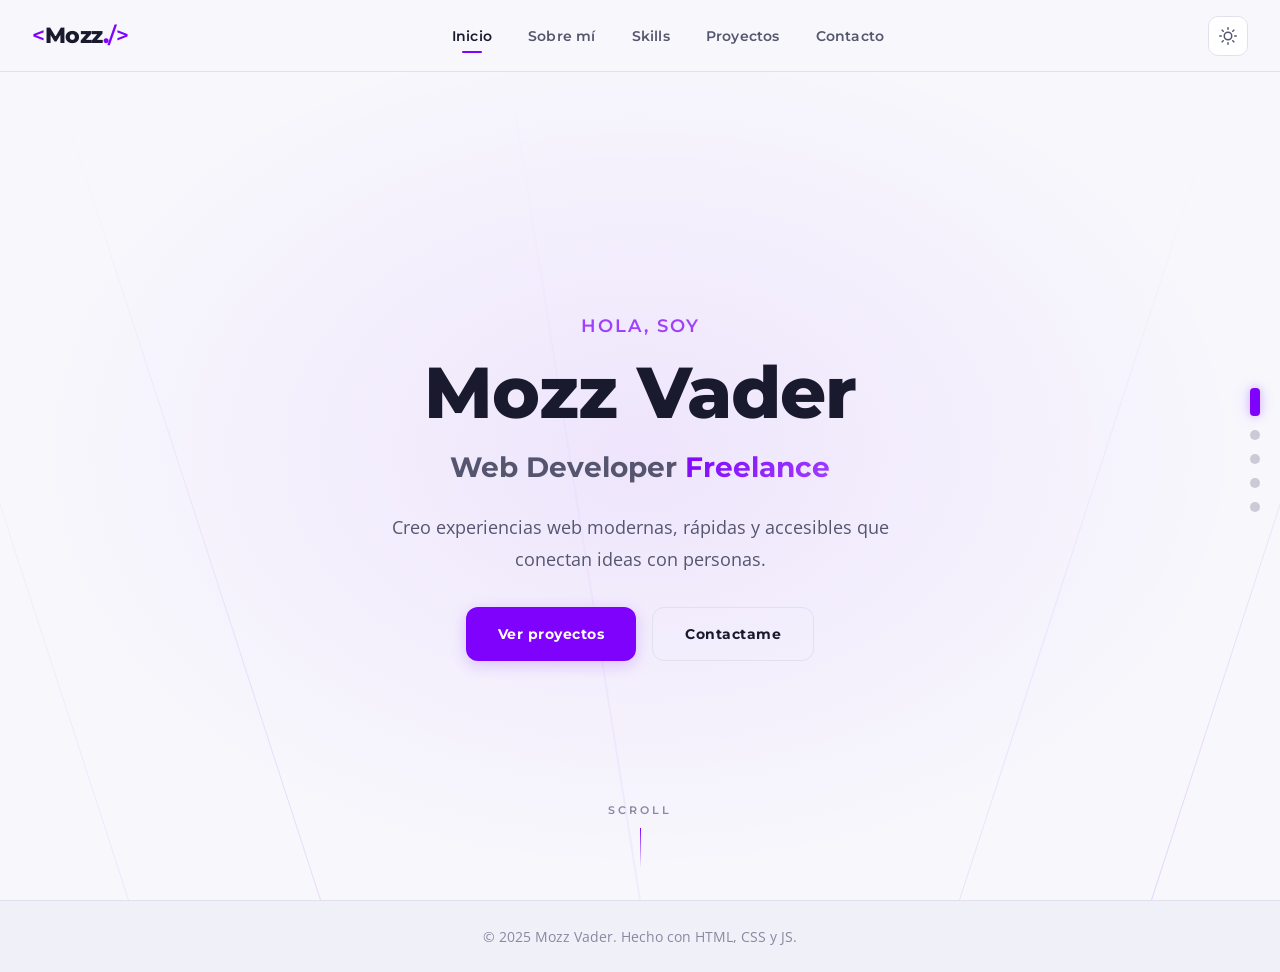
==== index.html @ 8bfbcdc6 "feat: custom scroll engine con transiciones suaves entre secciones - Eliminado scroll-snap nativo (C" ====
<!DOCTYPE html>
<html lang="es" data-theme="dark">
<head>
  <meta charset="UTF-8">
  <meta name="viewport" content="width=device-width, initial-scale=1.0">
  <meta name="description" content="Mozz Vader — Web Developer Freelance. Creo experiencias web modernas, rápidas y accesibles.">
  <meta name="theme-color" content="#0a0a0f">

  <!-- Open Graph -->
  <meta property="og:title" content="Mozz Vader | Web Developer Freelance">
  <meta property="og:description" content="Creo experiencias web modernas, rápidas y accesibles.">
  <meta property="og:type" content="website">

  <title>Mozz Vader | Web Developer</title>

  <!-- Google Fonts -->
  <link rel="preconnect" href="https://fonts.googleapis.com">
  <link rel="preconnect" href="https://fonts.gstatic.com" crossorigin>
  <link href="https://fonts.googleapis.com/css2?family=Montserrat:wght@600;700;800&family=Open+Sans:wght@400;500;600&display=swap" rel="stylesheet">

  <link rel="stylesheet" href="css/styles.css">
</head>
<body>

  <!-- ===== NAVBAR ===== -->
  <nav class="navbar" id="navbar">
    <a href="#hero" class="nav-logo">
      <span class="logo-bracket">&lt;</span>Mozz<span class="logo-dot">.</span><span class="logo-bracket">/&gt;</span>
    </a>

    <ul class="nav-links" id="navLinks">
      <li><a href="#hero" class="nav-link active" data-section="hero">Inicio</a></li>
      <li><a href="#about" class="nav-link" data-section="about">Sobre mí</a></li>
      <li><a href="#skills" class="nav-link" data-section="skills">Skills</a></li>
      <li><a href="#projects" class="nav-link" data-section="projects">Proyectos</a></li>
      <li><a href="#contact" class="nav-link" data-section="contact">Contacto</a></li>
    </ul>

    <div class="nav-actions">
      <button class="theme-toggle" id="themeToggle" aria-label="Cambiar tema">
        <svg class="icon-sun" viewBox="0 0 24 24" fill="none" stroke="currentColor" stroke-width="2" stroke-linecap="round" stroke-linejoin="round">
          <circle cx="12" cy="12" r="5"/>
          <line x1="12" y1="1" x2="12" y2="3"/>
          <line x1="12" y1="21" x2="12" y2="23"/>
          <line x1="4.22" y1="4.22" x2="5.64" y2="5.64"/>
          <line x1="18.36" y1="18.36" x2="19.78" y2="19.78"/>
          <line x1="1" y1="12" x2="3" y2="12"/>
          <line x1="21" y1="12" x2="23" y2="12"/>
          <line x1="4.22" y1="19.78" x2="5.64" y2="18.36"/>
          <line x1="18.36" y1="5.64" x2="19.78" y2="4.22"/>
        </svg>
        <svg class="icon-moon" viewBox="0 0 24 24" fill="none" stroke="currentColor" stroke-width="2" stroke-linecap="round" stroke-linejoin="round">
          <path d="M21 12.79A9 9 0 1 1 11.21 3 7 7 0 0 0 21 12.79z"/>
        </svg>
      </button>

      <button class="menu-toggle" id="menuToggle" aria-label="Abrir menú">
        <span></span>
        <span></span>
        <span></span>
      </button>
    </div>
  </nav>

  <!-- ===== MOBILE MENU OVERLAY ===== -->
  <div class="mobile-menu" id="mobileMenu">
    <ul class="mobile-nav-links">
      <li><a href="#hero" class="mobile-nav-link active" data-section="hero">Inicio</a></li>
      <li><a href="#about" class="mobile-nav-link" data-section="about">Sobre mí</a></li>
      <li><a href="#skills" class="mobile-nav-link" data-section="skills">Skills</a></li>
      <li><a href="#projects" class="mobile-nav-link" data-section="projects">Proyectos</a></li>
      <li><a href="#contact" class="mobile-nav-link" data-section="contact">Contacto</a></li>
    </ul>
  </div>

  <!-- ===== MAIN CONTENT (snap scroll container) ===== -->
  <main class="snap-container" id="snapContainer">

    <!-- ——— HERO ——— -->
    <section id="hero" class="section hero-section active">
      <!-- Decorative diagonal lines background -->
      <div class="hero-diagonals" aria-hidden="true">
        <span></span><span></span><span></span><span></span><span></span>
      </div>

      <div class="hero-content reveal">
        <p class="hero-greeting">Hola, soy</p>
        <h1 class="hero-name">Mozz Vader</h1>
        <h2 class="hero-role">
          Web Developer <span class="text-gradient">Freelance</span>
        </h2>
        <p class="hero-description">
          Creo experiencias web modernas, rápidas y accesibles que conectan ideas con personas.
        </p>
        <div class="hero-cta">
          <a href="#projects" class="btn btn-primary">Ver proyectos</a>
          <a href="#contact" class="btn btn-outline">Contactame</a>
        </div>
      </div>

      <div class="scroll-indicator" aria-hidden="true">
        <span class="scroll-text">Scroll</span>
        <div class="scroll-line"></div>
      </div>
    </section>

    <!-- ——— ABOUT ——— -->
    <section id="about" class="section about-section">
      <!-- Decorative diagonal accent -->
      <div class="section-diagonal-accent" aria-hidden="true"></div>

      <div class="section-inner">
        <header class="section-header reveal">
          <span class="section-number">01</span>
          <h2 class="section-title">Sobre mí</h2>
          <div class="section-divider">
            <span class="divider-line"></span>
            <span class="divider-diamond"></span>
          </div>
        </header>

        <div class="about-grid reveal">
          <div class="about-text">
            <p>
              Soy un desarrollador web freelance con pasión por construir interfaces que sean tanto visualmente atractivas como técnicamente sólidas. Me motiva transformar ideas en productos digitales que las personas disfruten usar.
            </p>
            <p>
              Mi enfoque se centra en las bases: HTML semántico, CSS moderno y JavaScript vanilla. Creo que dominar los fundamentos es la clave para crear experiencias web que rindan bien, sean accesibles y mantengan un código limpio y mantenible.
            </p>
            <p>
              Aunque trabajo principalmente con tecnologías del lado del cliente, también tengo experiencia con React para proyectos que lo requieren. Siempre estoy aprendiendo y explorando nuevas herramientas para mejorar mi flujo de trabajo.
            </p>
          </div>

          <div class="about-details">
            <div class="detail-card">
              <svg viewBox="0 0 24 24" fill="none" stroke="currentColor" stroke-width="1.5" stroke-linecap="round" stroke-linejoin="round" class="detail-icon">
                <path d="M21 10c0 7-9 13-9 13s-9-6-9-13a9 9 0 0 1 18 0z"/>
                <circle cx="12" cy="10" r="3"/>
              </svg>
              <div>
                <span class="detail-label">Ubicación</span>
                <span class="detail-value">Argentina</span>
              </div>
            </div>
            <div class="detail-card">
              <svg viewBox="0 0 24 24" fill="none" stroke="currentColor" stroke-width="1.5" stroke-linecap="round" stroke-linejoin="round" class="detail-icon">
                <rect x="2" y="3" width="20" height="14" rx="2" ry="2"/>
                <line x1="8" y1="21" x2="16" y2="21"/>
                <line x1="12" y1="17" x2="12" y2="21"/>
              </svg>
              <div>
                <span class="detail-label">Modalidad</span>
                <span class="detail-value">Freelance / Remoto</span>
              </div>
            </div>
            <div class="detail-card">
              <svg viewBox="0 0 24 24" fill="none" stroke="currentColor" stroke-width="1.5" stroke-linecap="round" stroke-linejoin="round" class="detail-icon">
                <polyline points="22 12 18 12 15 21 9 3 6 12 2 12"/>
              </svg>
              <div>
                <span class="detail-label">Disponibilidad</span>
                <span class="detail-value">Abierto a proyectos</span>
              </div>
            </div>
          </div>
        </div>
      </div>
    </section>

    <!-- ——— SKILLS ——— -->
    <section id="skills" class="section skills-section">
      <div class="section-diagonal-accent" aria-hidden="true"></div>

      <div class="section-inner">
        <header class="section-header reveal">
          <span class="section-number">02</span>
          <h2 class="section-title">Skills</h2>
          <div class="section-divider">
            <span class="divider-line"></span>
            <span class="divider-diamond"></span>
          </div>
        </header>

        <div class="skills-grid">
          <div class="skill-card reveal" style="--delay: 0">
            <div class="skill-icon-wrap">
              <svg viewBox="0 0 24 24" fill="none" stroke="currentColor" stroke-width="1.5" class="skill-icon">
                <path d="M13 2L3 14h9l-1 8 10-12h-9l1-8z"/>
              </svg>
            </div>
            <h3 class="skill-name">HTML5</h3>
            <p class="skill-desc">Estructura semántica, accesibilidad y SEO como base de cada proyecto.</p>
            <div class="skill-level">
              <div class="skill-bar" style="--level: 95%"></div>
            </div>
          </div>

          <div class="skill-card reveal" style="--delay: 1">
            <div class="skill-icon-wrap">
              <svg viewBox="0 0 24 24" fill="none" stroke="currentColor" stroke-width="1.5" class="skill-icon">
                <path d="M4 4h16c1.1 0 2 .9 2 2v12c0 1.1-.9 2-2 2H4c-1.1 0-2-.9-2-2V6c0-1.1.9-2 2-2z"/>
                <polyline points="22,6 12,13 2,6"/>
              </svg>
            </div>
            <h3 class="skill-name">CSS3</h3>
            <p class="skill-desc">Layouts modernos con Grid, Flexbox, animaciones y diseño responsive.</p>
            <div class="skill-level">
              <div class="skill-bar" style="--level: 90%"></div>
            </div>
          </div>

          <div class="skill-card reveal" style="--delay: 2">
            <div class="skill-icon-wrap">
              <svg viewBox="0 0 24 24" fill="none" stroke="currentColor" stroke-width="1.5" class="skill-icon">
                <polyline points="16 18 22 12 16 6"/>
                <polyline points="8 6 2 12 8 18"/>
              </svg>
            </div>
            <h3 class="skill-name">JavaScript</h3>
            <p class="skill-desc">Vanilla JS para interactividad, manipulación del DOM y lógica de negocio.</p>
            <div class="skill-level">
              <div class="skill-bar" style="--level: 85%"></div>
            </div>
          </div>

          <div class="skill-card reveal" style="--delay: 3">
            <div class="skill-icon-wrap">
              <svg viewBox="0 0 24 24" fill="none" stroke="currentColor" stroke-width="1.5" class="skill-icon">
                <circle cx="12" cy="12" r="10"/>
                <circle cx="12" cy="12" r="4"/>
                <line x1="21.17" y1="8" x2="12" y2="8"/>
                <line x1="3.95" y1="6.06" x2="8.54" y2="14"/>
                <line x1="10.88" y1="21.94" x2="15.46" y2="14"/>
              </svg>
            </div>
            <h3 class="skill-name">React</h3>
            <p class="skill-desc">Componentes, hooks y estado para proyectos que requieren una librería UI.</p>
            <div class="skill-level">
              <div class="skill-bar" style="--level: 55%"></div>
            </div>
          </div>

          <div class="skill-card reveal" style="--delay: 4">
            <div class="skill-icon-wrap">
              <svg viewBox="0 0 24 24" fill="none" stroke="currentColor" stroke-width="1.5" class="skill-icon">
                <rect x="5" y="2" width="14" height="20" rx="2" ry="2"/>
                <line x1="12" y1="18" x2="12.01" y2="18"/>
              </svg>
            </div>
            <h3 class="skill-name">Responsive Design</h3>
            <p class="skill-desc">Mobile-first con layouts que se adaptan fluidamente a cualquier pantalla.</p>
            <div class="skill-level">
              <div class="skill-bar" style="--level: 92%"></div>
            </div>
          </div>

          <div class="skill-card reveal" style="--delay: 5">
            <div class="skill-icon-wrap">
              <svg viewBox="0 0 24 24" fill="none" stroke="currentColor" stroke-width="1.5" class="skill-icon">
                <polyline points="16 18 22 12 16 6"/>
                <polyline points="8 6 2 12 8 18"/>
                <line x1="14" y1="4" x2="10" y2="20"/>
              </svg>
            </div>
            <h3 class="skill-name">Git & GitHub</h3>
            <p class="skill-desc">Control de versiones, ramas, Pull Requests y colaboración en repos.</p>
            <div class="skill-level">
              <div class="skill-bar" style="--level: 80%"></div>
            </div>
          </div>
        </div>
      </div>
    </section>

    <!-- ——— PROJECTS ——— -->
    <section id="projects" class="section projects-section">
      <div class="section-diagonal-accent" aria-hidden="true"></div>

      <div class="section-inner">
        <header class="section-header reveal">
          <span class="section-number">03</span>
          <h2 class="section-title">Proyectos</h2>
          <div class="section-divider">
            <span class="divider-line"></span>
            <span class="divider-diamond"></span>
          </div>
        </header>

        <div class="projects-grid">
          <!-- Project 1 -->
          <article class="project-card reveal" style="--delay: 0">
            <div class="project-image">
              <div class="project-placeholder">
                <svg viewBox="0 0 24 24" fill="none" stroke="currentColor" stroke-width="1" class="placeholder-icon">
                  <rect x="3" y="3" width="18" height="18" rx="2" ry="2"/>
                  <circle cx="8.5" cy="8.5" r="1.5"/>
                  <polyline points="21 15 16 10 5 21"/>
                </svg>
              </div>
              <div class="project-overlay">
                <a href="#" class="project-link" aria-label="Ver demo" target="_blank" rel="noopener noreferrer">
                  <svg viewBox="0 0 24 24" fill="none" stroke="currentColor" stroke-width="2"><path d="M18 13v6a2 2 0 0 1-2 2H5a2 2 0 0 1-2-2V8a2 2 0 0 1 2-2h6"/><polyline points="15 3 21 3 21 9"/><line x1="10" y1="14" x2="21" y2="3"/></svg>
                </a>
                <a href="#" class="project-link" aria-label="Ver código" target="_blank" rel="noopener noreferrer">
                  <svg viewBox="0 0 24 24" fill="none" stroke="currentColor" stroke-width="2"><polyline points="16 18 22 12 16 6"/><polyline points="8 6 2 12 8 18"/></svg>
                </a>
              </div>
            </div>
            <div class="project-info">
              <h3 class="project-title">Proyecto Uno</h3>
              <p class="project-desc">Descripcion breve del proyecto. Placeholder para completar con detalles reales.</p>
              <div class="project-tags">
                <span class="tag">HTML</span>
                <span class="tag">CSS</span>
                <span class="tag">JS</span>
              </div>
            </div>
          </article>

          <!-- Project 2 -->
          <article class="project-card reveal" style="--delay: 1">
            <div class="project-image">
              <div class="project-placeholder">
                <svg viewBox="0 0 24 24" fill="none" stroke="currentColor" stroke-width="1" class="placeholder-icon">
                  <rect x="3" y="3" width="18" height="18" rx="2" ry="2"/>
                  <circle cx="8.5" cy="8.5" r="1.5"/>
                  <polyline points="21 15 16 10 5 21"/>
                </svg>
              </div>
              <div class="project-overlay">
                <a href="#" class="project-link" aria-label="Ver demo" target="_blank" rel="noopener noreferrer">
                  <svg viewBox="0 0 24 24" fill="none" stroke="currentColor" stroke-width="2"><path d="M18 13v6a2 2 0 0 1-2 2H5a2 2 0 0 1-2-2V8a2 2 0 0 1 2-2h6"/><polyline points="15 3 21 3 21 9"/><line x1="10" y1="14" x2="21" y2="3"/></svg>
                </a>
                <a href="#" class="project-link" aria-label="Ver código" target="_blank" rel="noopener noreferrer">
                  <svg viewBox="0 0 24 24" fill="none" stroke="currentColor" stroke-width="2"><polyline points="16 18 22 12 16 6"/><polyline points="8 6 2 12 8 18"/></svg>
                </a>
              </div>
            </div>
            <div class="project-info">
              <h3 class="project-title">Proyecto Dos</h3>
              <p class="project-desc">Descripcion breve del proyecto. Placeholder para completar con detalles reales.</p>
              <div class="project-tags">
                <span class="tag">HTML</span>
                <span class="tag">CSS</span>
              </div>
            </div>
          </article>

          <!-- Project 3 -->
          <article class="project-card reveal" style="--delay: 2">
            <div class="project-image">
              <div class="project-placeholder">
                <svg viewBox="0 0 24 24" fill="none" stroke="currentColor" stroke-width="1" class="placeholder-icon">
                  <rect x="3" y="3" width="18" height="18" rx="2" ry="2"/>
                  <circle cx="8.5" cy="8.5" r="1.5"/>
                  <polyline points="21 15 16 10 5 21"/>
                </svg>
              </div>
              <div class="project-overlay">
                <a href="#" class="project-link" aria-label="Ver demo" target="_blank" rel="noopener noreferrer">
                  <svg viewBox="0 0 24 24" fill="none" stroke="currentColor" stroke-width="2"><path d="M18 13v6a2 2 0 0 1-2 2H5a2 2 0 0 1-2-2V8a2 2 0 0 1 2-2h6"/><polyline points="15 3 21 3 21 9"/><line x1="10" y1="14" x2="21" y2="3"/></svg>
                </a>
                <a href="#" class="project-link" aria-label="Ver código" target="_blank" rel="noopener noreferrer">
                  <svg viewBox="0 0 24 24" fill="none" stroke="currentColor" stroke-width="2"><polyline points="16 18 22 12 16 6"/><polyline points="8 6 2 12 8 18"/></svg>
                </a>
              </div>
            </div>
            <div class="project-info">
              <h3 class="project-title">Proyecto Tres</h3>
              <p class="project-desc">Descripcion breve del proyecto. Placeholder para completar con detalles reales.</p>
              <div class="project-tags">
                <span class="tag">JS</span>
                <span class="tag">React</span>
              </div>
            </div>
          </article>
        </div>
      </div>
    </section>

    <!-- ——— CONTACT ——— -->
    <section id="contact" class="section contact-section">
      <div class="section-diagonal-accent" aria-hidden="true"></div>

      <div class="section-inner">
        <header class="section-header reveal">
          <span class="section-number">04</span>
          <h2 class="section-title">Contacto</h2>
          <div class="section-divider">
            <span class="divider-line"></span>
            <span class="divider-diamond"></span>
          </div>
        </header>

        <div class="contact-grid reveal">
          <form class="contact-form" id="contactForm" action="#" method="POST">
            <div class="form-group">
              <label for="name">Nombre</label>
              <input type="text" id="name" name="name" placeholder="Tu nombre" required autocomplete="name">
            </div>
            <div class="form-group">
              <label for="email">Email</label>
              <input type="email" id="email" name="email" placeholder="tu@email.com" required autocomplete="email">
            </div>
            <div class="form-group">
              <label for="subject">Asunto</label>
              <input type="text" id="subject" name="subject" placeholder="¿En qué puedo ayudarte?" required>
            </div>
            <div class="form-group">
              <label for="message">Mensaje</label>
              <textarea id="message" name="message" rows="4" placeholder="Contame sobre tu proyecto..." required></textarea>
            </div>
            <button type="submit" class="btn btn-primary btn-submit">
              <span>Enviar mensaje</span>
              <svg viewBox="0 0 24 24" fill="none" stroke="currentColor" stroke-width="2" stroke-linecap="round" stroke-linejoin="round" class="btn-icon">
                <line x1="22" y1="2" x2="11" y2="13"/>
                <polygon points="22 2 15 22 11 13 2 9 22 2"/>
              </svg>
            </button>
          </form>

          <div class="contact-sidebar">
            <p class="contact-text">
              ¿Tenés un proyecto en mente o querés colaborar? Escribime y lo charlamos. También me encontrás en:
            </p>

            <div class="social-links">
              <a href="https://github.com/MozzVader" class="social-link" target="_blank" rel="noopener noreferrer" aria-label="GitHub">
                <svg viewBox="0 0 24 24" fill="currentColor"><path d="M12 0c-6.626 0-12 5.373-12 12 0 5.302 3.438 9.8 8.207 11.387.599.111.793-.261.793-.577v-2.234c-3.338.726-4.033-1.416-4.033-1.416-.546-1.387-1.333-1.756-1.333-1.756-1.089-.745.083-.729.083-.729 1.205.084 1.839 1.237 1.839 1.237 1.07 1.834 2.807 1.304 3.492.997.107-.775.418-1.305.762-1.604-2.665-.305-5.467-1.334-5.467-5.931 0-1.311.469-2.381 1.236-3.221-.124-.303-.535-1.524.117-3.176 0 0 1.008-.322 3.301 1.23.957-.266 1.983-.399 3.003-.404 1.02.005 2.047.138 3.006.404 2.291-1.552 3.297-1.23 3.297-1.23.653 1.653.242 2.874.118 3.176.77.84 1.235 1.911 1.235 3.221 0 4.609-2.807 5.624-5.479 5.921.43.372.823 1.102.823 2.222v3.293c0 .319.192.694.801.576 4.765-1.589 8.199-6.086 8.199-11.386 0-6.627-5.373-12-12-12z"/></svg>
                <span>GitHub</span>
              </a>
              <a href="https://linkedin.com/in/" class="social-link" target="_blank" rel="noopener noreferrer" aria-label="LinkedIn">
                <svg viewBox="0 0 24 24" fill="currentColor"><path d="M20.447 20.452h-3.554v-5.569c0-1.328-.027-3.037-1.852-3.037-1.853 0-2.136 1.445-2.136 2.939v5.667H9.351V9h3.414v1.561h.046c.477-.9 1.637-1.85 3.37-1.85 3.601 0 4.267 2.37 4.267 5.455v6.286zM5.337 7.433c-1.144 0-2.063-.926-2.063-2.065 0-1.138.92-2.063 2.063-2.063 1.14 0 2.064.925 2.064 2.063 0 1.139-.925 2.065-2.064 2.065zm1.782 13.019H3.555V9h3.564v11.452zM22.225 0H1.771C.792 0 0 .774 0 1.729v20.542C0 23.227.792 24 1.771 24h20.451C23.2 24 24 23.227 24 22.271V1.729C24 .774 23.2 0 22.222 0h.003z"/></svg>
                <span>LinkedIn</span>
              </a>
              <a href="mailto:mozz@example.com" class="social-link" aria-label="Email">
                <svg viewBox="0 0 24 24" fill="none" stroke="currentColor" stroke-width="2" stroke-linecap="round" stroke-linejoin="round"><path d="M4 4h16c1.1 0 2 .9 2 2v12c0 1.1-.9 2-2 2H4c-1.1 0-2-.9-2-2V6c0-1.1.9-2 2-2z"/><polyline points="22,6 12,13 2,6"/></svg>
                <span>Email</span>
              </a>
            </div>
          </div>
        </div>
      </div>
    </section>

  </main>

  <!-- ===== SECTION DOTS (Navigation Indicators) ===== -->
  <div class="section-indicators" id="sectionIndicators" aria-label="Navegación por secciones">
    <button class="section-dot active" data-section="hero" data-tooltip="Inicio" aria-label="Ir a Inicio"></button>
    <button class="section-dot" data-section="about" data-tooltip="Sobre mí" aria-label="Ir a Sobre mí"></button>
    <button class="section-dot" data-section="skills" data-tooltip="Skills" aria-label="Ir a Skills"></button>
    <button class="section-dot" data-section="projects" data-tooltip="Proyectos" aria-label="Ir a Proyectos"></button>
    <button class="section-dot" data-section="contact" data-tooltip="Contacto" aria-label="Ir a Contacto"></button>
  </div>

  <!-- ===== FOOTER ===== -->
  <footer class="footer">
    <div class="footer-content">
      <p>&copy; 2025 Mozz Vader. Hecho con HTML, CSS y JS.</p>
    </div>
  </footer>

  <script src="js/main.js"></script>
</body>
</html>
---- css/styles.css ----
/* ============================================
   MOZZ VADER — PORTFOLIO
   Design System + Components
   ============================================ */

/* ---------- CSS Custom Properties ---------- */
:root {
  /* Brand */
  --primary: #7f03fc;
  --primary-light: #a040ff;
  --primary-dark: #5a00b4;
  --primary-glow: rgba(127, 3, 252, 0.25);
  --primary-subtle: rgba(127, 3, 252, 0.08);

  /* Layout */
  --nav-height: 72px;
  --container-max: 1200px;
  --gap: 2rem;

  /* Typography */
  --font-heading: 'Montserrat', sans-serif;
  --font-body: 'Open Sans', sans-serif;

  /* Transitions */
  --transition: 0.3s cubic-bezier(0.4, 0, 0.2, 1);
  --transition-slow: 0.6s cubic-bezier(0.4, 0, 0.2, 1);

  /* Diagonal angle */
  --diag-angle: 18deg;
  --band-angle: -20deg;
  --band-height: 120px;
}

/* ---------- Dark Theme (default) ---------- */
[data-theme="dark"] {
  --bg: #08080f;
  --bg-alt: #0e0e1a;
  --surface: #14142a;
  --surface-hover: #1a1a35;
  --border: #252540;
  --text: #f0f0f5;
  --text-secondary: #9898b0;
  --text-muted: #5a5a75;
  --navbar-bg: rgba(8, 8, 15, 0.85);
  --card-bg: rgba(20, 20, 42, 0.6);
  --card-border: rgba(37, 37, 64, 0.6);
  --input-bg: rgba(20, 20, 42, 0.5);
  --overlay: rgba(8, 8, 15, 0.92);
  --diagonal-color: rgba(127, 3, 252, 0.06);
  --diagonal-line: rgba(127, 3, 252, 0.04);
  --hero-glow: radial-gradient(ellipse at 50% 50%, rgba(127, 3, 252, 0.12) 0%, transparent 70%);
  --shadow-card: 0 4px 24px rgba(0, 0, 0, 0.3);
  --shadow-btn: 0 4px 16px rgba(127, 3, 252, 0.3);
  --band-color: rgba(127, 3, 252, 0.07);
  --band-edge: rgba(127, 3, 252, 0);
}

/* ---------- Light Theme ---------- */
[data-theme="light"] {
  --bg: #f8f8fc;
  --bg-alt: #f0f0f8;
  --surface: #ffffff;
  --surface-hover: #f5f5fa;
  --border: #e0e0ee;
  --text: #1a1a2e;
  --text-secondary: #555570;
  --text-muted: #8888a0;
  --navbar-bg: rgba(248, 248, 252, 0.9);
  --card-bg: rgba(255, 255, 255, 0.7);
  --card-border: rgba(224, 224, 238, 0.8);
  --input-bg: rgba(255, 255, 255, 0.6);
  --overlay: rgba(248, 248, 252, 0.95);
  --diagonal-color: rgba(127, 3, 252, 0.04);
  --diagonal-line: rgba(127, 3, 252, 0.03);
  --hero-glow: radial-gradient(ellipse at 50% 50%, rgba(127, 3, 252, 0.08) 0%, transparent 70%);
  --shadow-card: 0 4px 24px rgba(0, 0, 0, 0.06);
  --shadow-btn: 0 4px 16px rgba(127, 3, 252, 0.2);
  --band-color: rgba(127, 3, 252, 0.05);
  --band-edge: rgba(127, 3, 252, 0);
}

/* ---------- Reset ---------- */
*,
*::before,
*::after {
  margin: 0;
  padding: 0;
  box-sizing: border-box;
}

html {
  overflow: hidden;
}

body {
  font-family: var(--font-body);
  font-size: 1rem;
  line-height: 1.7;
  color: var(--text);
  background-color: var(--bg);
  transition: background-color var(--transition), color var(--transition);
  -webkit-font-smoothing: antialiased;
  -moz-osx-font-smoothing: grayscale;
}

a {
  color: var(--primary-light);
  text-decoration: none;
  transition: color var(--transition);
}

a:hover {
  color: var(--primary);
}

img {
  max-width: 100%;
  display: block;
}

ul {
  list-style: none;
}

button {
  cursor: pointer;
  border: none;
  background: none;
  font-family: inherit;
  color: inherit;
}

input,
textarea {
  font-family: inherit;
  font-size: inherit;
}

/* ---------- Scrollbar hidden (dots replace it) ---------- */
::-webkit-scrollbar {
  display: none;
}

/* ============================================
   NAVBAR
   ============================================ */
.navbar {
  position: fixed;
  top: 0;
  left: 0;
  width: 100%;
  height: var(--nav-height);
  display: flex;
  align-items: center;
  justify-content: space-between;
  padding: 0 2rem;
  background: var(--navbar-bg);
  backdrop-filter: blur(16px);
  -webkit-backdrop-filter: blur(16px);
  border-bottom: 1px solid var(--border);
  z-index: 1000;
  transition: background var(--transition), border-color var(--transition);
}

/* Logo */
.nav-logo {
  font-family: var(--font-heading);
  font-weight: 800;
  font-size: 1.35rem;
  color: var(--text);
  letter-spacing: -0.5px;
  transition: color var(--transition);
}

.nav-logo:hover {
  color: var(--text);
}

.logo-bracket {
  color: var(--primary);
  font-weight: 600;
}

.logo-dot {
  color: var(--primary);
}

/* Nav Links (desktop) */
.nav-links {
  display: flex;
  gap: 0.25rem;
}

.nav-link {
  position: relative;
  padding: 0.5rem 1rem;
  font-family: var(--font-heading);
  font-weight: 600;
  font-size: 0.875rem;
  color: var(--text-secondary);
  letter-spacing: 0.2px;
  transition: color var(--transition);
}

.nav-link:hover,
.nav-link.active {
  color: var(--text);
}

.nav-link.active::after {
  content: '';
  position: absolute;
  bottom: 0;
  left: 50%;
  transform: translateX(-50%);
  width: 20px;
  height: 2px;
  background: var(--primary);
  border-radius: 1px;
}

/* Nav Actions */
.nav-actions {
  display: flex;
  align-items: center;
  gap: 0.75rem;
}

/* Theme Toggle */
.theme-toggle {
  position: relative;
  width: 40px;
  height: 40px;
  display: flex;
  align-items: center;
  justify-content: center;
  border-radius: 10px;
  background: var(--surface);
  border: 1px solid var(--border);
  transition: background var(--transition), border-color var(--transition), transform 0.2s;
}

.theme-toggle:hover {
  transform: scale(1.05);
  border-color: var(--primary);
}

.theme-toggle svg {
  width: 18px;
  height: 18px;
  color: var(--text-secondary);
  transition: color var(--transition), transform var(--transition), opacity var(--transition);
  position: absolute;
}

.icon-sun {
  opacity: 0;
  transform: rotate(-90deg) scale(0.5);
}

.icon-moon {
  opacity: 1;
  transform: rotate(0deg) scale(1);
}

[data-theme="light"] .icon-sun {
  opacity: 1;
  transform: rotate(0deg) scale(1);
}

[data-theme="light"] .icon-moon {
  opacity: 0;
  transform: rotate(90deg) scale(0.5);
}

/* Hamburger Menu */
.menu-toggle {
  display: none;
  flex-direction: column;
  justify-content: center;
  gap: 5px;
  width: 40px;
  height: 40px;
  padding: 10px 8px;
  border-radius: 10px;
  background: var(--surface);
  border: 1px solid var(--border);
  transition: background var(--transition), border-color var(--transition);
}

.menu-toggle span {
  display: block;
  width: 100%;
  height: 2px;
  background: var(--text);
  border-radius: 2px;
  transition: transform var(--transition), opacity var(--transition);
  transform-origin: center;
}

.menu-toggle.open span:nth-child(1) {
  transform: translateY(7px) rotate(45deg);
}

.menu-toggle.open span:nth-child(2) {
  opacity: 0;
}

.menu-toggle.open span:nth-child(3) {
  transform: translateY(-7px) rotate(-45deg);
}

/* Mobile Menu */
.mobile-menu {
  position: fixed;
  top: 0;
  right: -100%;
  width: 280px;
  height: 100vh;
  background: var(--overlay);
  backdrop-filter: blur(24px);
  -webkit-backdrop-filter: blur(24px);
  z-index: 999;
  display: flex;
  align-items: center;
  justify-content: center;
  transition: right var(--transition);
  border-left: 1px solid var(--border);
}

.mobile-menu.open {
  right: 0;
}

.mobile-nav-links {
  display: flex;
  flex-direction: column;
  gap: 0.5rem;
  text-align: center;
}

.mobile-nav-link {
  display: block;
  padding: 1rem 2rem;
  font-family: var(--font-heading);
  font-weight: 700;
  font-size: 1.25rem;
  color: var(--text-secondary);
  transition: color var(--transition), transform var(--transition);
}

.mobile-nav-link:hover,
.mobile-nav-link.active {
  color: var(--primary);
}

/* ============================================
   SECTIONS (Snap Scroll)
   ============================================ */
.snap-container {
  width: 100%;
  height: 100vh;
  overflow: hidden;
  position: relative;
}

.section {
  position: absolute;
  top: 0;
  left: 0;
  width: 100%;
  height: 100vh;
  display: flex;
  align-items: center;
  justify-content: center;
  overflow: hidden;
  padding: calc(var(--nav-height) + 2rem) 2rem 2rem;
  /* Transition between sections */
  opacity: 0;
  transform: translateY(60px) scale(0.97);
  filter: blur(3px);
  transition:
    opacity 0.9s cubic-bezier(0.22, 1, 0.36, 1),
    transform 0.9s cubic-bezier(0.22, 1, 0.36, 1),
    filter 0.7s ease-out;
  pointer-events: none;
  will-change: opacity, transform, filter;
}

.section.active {
  opacity: 1;
  transform: translateY(0) scale(1);
  filter: blur(0px);
  pointer-events: auto;
  z-index: 1;
}

.section.leaving-up {
  opacity: 0;
  transform: translateY(-60px) scale(0.97);
  filter: blur(3px);
}

.section.leaving-down {
  opacity: 0;
  transform: translateY(60px) scale(0.97);
  filter: blur(3px);
}

.section-inner {
  width: 100%;
  max-width: var(--container-max);
  margin: 0 auto;
}

/* Section Header */
.section-header {
  text-align: center;
  margin-bottom: 3rem;
}

.section-number {
  display: block;
  font-family: var(--font-heading);
  font-weight: 800;
  font-size: 0.875rem;
  color: var(--primary);
  letter-spacing: 3px;
  margin-bottom: 0.5rem;
}

.section-title {
  font-family: var(--font-heading);
  font-weight: 800;
  font-size: clamp(1.75rem, 4vw, 2.5rem);
  color: var(--text);
  margin-bottom: 1rem;
}

/* Diagonal Divider under titles */
.section-divider {
  display: flex;
  align-items: center;
  justify-content: center;
  gap: 0.5rem;
}

.divider-line {
  display: block;
  width: 40px;
  height: 2px;
  background: var(--primary);
  transform: rotate(calc(var(--diag-angle) * -1));
  border-radius: 2px;
}

.divider-diamond {
  display: block;
  width: 8px;
  height: 8px;
  background: var(--primary);
  transform: rotate(45deg);
  border-radius: 2px;
}

/* Diagonal Band — full-width horizontal stripe behind content */
.section-diagonal-accent {
  position: absolute;
  top: 50%;
  left: 50%;
  width: 160vw;
  height: var(--band-height);
  margin-top: calc(var(--band-height) / -2);
  margin-left: -80vw;
  background: linear-gradient(
    to right,
    var(--band-edge) 0%,
    var(--band-color) 20%,
    var(--band-color) 80%,
    var(--band-edge) 100%
  );
  transform: rotate(var(--band-angle));
  z-index: 0;
  pointer-events: none;
  transition: background var(--transition);
  /* Subtle depth shadow */
  box-shadow:
    0 0 60px 20px var(--band-color),
    inset 0 0 40px 10px var(--band-color);
  mask-image: linear-gradient(
    to right,
    transparent 0%,
    black 15%,
    black 85%,
    transparent 100%
  );
  -webkit-mask-image: linear-gradient(
    to right,
    transparent 0%,
    black 15%,
    black 85%,
    transparent 100%
  );
}

.section-inner {
  position: relative;
  z-index: 1;
}

/* ============================================
   SECTION DOTS (Navigation Indicators)
   ============================================ */
.section-indicators {
  position: fixed;
  right: 20px;
  top: 50%;
  transform: translateY(-50%);
  z-index: 750;
  display: flex;
  flex-direction: column;
  gap: 14px;
  align-items: center;
}

.section-dot {
  width: 10px;
  height: 10px;
  border-radius: 50%;
  border: none;
  background: var(--text-muted);
  opacity: 0.4;
  cursor: pointer;
  transition: all 0.35s cubic-bezier(0.4, 0, 0.2, 1);
  padding: 0;
  outline: none;
  position: relative;
}

/* Tooltip */
.section-dot::after {
  content: attr(data-tooltip);
  position: absolute;
  right: calc(100% + 12px);
  top: 50%;
  transform: translateY(-50%);
  background: rgba(20, 20, 42, 0.92);
  backdrop-filter: blur(8px);
  -webkit-backdrop-filter: blur(8px);
  color: var(--text);
  font-family: var(--font-heading);
  font-size: 0.72rem;
  font-weight: 600;
  padding: 5px 12px;
  border-radius: 8px;
  border: 1px solid var(--border);
  white-space: nowrap;
  pointer-events: none;
  opacity: 0;
  visibility: hidden;
  transition: opacity 0.25s ease, visibility 0.25s ease;
}

.section-dot:hover::after {
  opacity: 1;
  visibility: visible;
}

.section-dot:hover {
  opacity: 0.7;
  transform: scale(1.3);
}

.section-dot.active {
  background: var(--primary);
  opacity: 1;
  box-shadow: 0 0 10px var(--primary-glow), 0 0 20px rgba(127, 3, 252, 0.15);
  height: 28px;
  border-radius: 4px;
}

/* ============================================
   HERO
   ============================================ */
.hero-section {
  display: flex;
  align-items: center;
  justify-content: center;
  text-align: center;
  background: var(--bg);
}

.hero-diagonals {
  position: absolute;
  inset: 0;
  overflow: hidden;
  z-index: 0;
  pointer-events: none;
}

.hero-diagonals span {
  position: absolute;
  display: block;
  width: 1px;
  height: 200%;
  background: linear-gradient(to bottom, transparent, var(--primary-glow), transparent);
  transform-origin: center;
  opacity: 0.5;
}

.hero-diagonals span:nth-child(1) {
  left: 10%;
  transform: rotate(calc(var(--diag-angle) * -1));
  opacity: 0.3;
}

.hero-diagonals span:nth-child(2) {
  left: 25%;
  transform: rotate(calc(var(--diag-angle) * -1));
  opacity: 0.5;
}

.hero-diagonals span:nth-child(3) {
  right: 25%;
  transform: rotate(calc(var(--diag-angle)));
  opacity: 0.4;
}

.hero-diagonals span:nth-child(4) {
  right: 10%;
  transform: rotate(calc(var(--diag-angle)));
  opacity: 0.6;
}

.hero-diagonals span:nth-child(5) {
  left: 50%;
  transform: translateX(-50%) rotate(calc(var(--diag-angle) * -0.5));
  opacity: 0.2;
  width: 2px;
}

.hero-section::before {
  content: '';
  position: absolute;
  inset: 0;
  background: var(--hero-glow);
  z-index: 0;
  pointer-events: none;
}

.hero-content {
  position: relative;
  z-index: 1;
  max-width: 700px;
}

.hero-greeting {
  font-family: var(--font-heading);
  font-weight: 600;
  font-size: 1.1rem;
  color: var(--primary-light);
  margin-bottom: 0.75rem;
  letter-spacing: 2px;
  text-transform: uppercase;
}

.hero-name {
  font-family: var(--font-heading);
  font-weight: 800;
  font-size: clamp(2.75rem, 7vw, 4.5rem);
  line-height: 1.1;
  color: var(--text);
  margin-bottom: 0.75rem;
  letter-spacing: -1px;
}

.hero-role {
  font-family: var(--font-heading);
  font-weight: 700;
  font-size: clamp(1.25rem, 3vw, 1.75rem);
  color: var(--text-secondary);
  margin-bottom: 1.25rem;
}

.text-gradient {
  background: linear-gradient(135deg, var(--primary), var(--primary-light));
  -webkit-background-clip: text;
  -webkit-text-fill-color: transparent;
  background-clip: text;
}

.hero-description {
  font-size: 1.1rem;
  color: var(--text-secondary);
  max-width: 520px;
  margin: 0 auto 2rem;
  line-height: 1.8;
}

/* CTA Buttons */
.hero-cta {
  display: flex;
  gap: 1rem;
  justify-content: center;
  flex-wrap: wrap;
}

.btn {
  display: inline-flex;
  align-items: center;
  justify-content: center;
  gap: 0.5rem;
  padding: 0.85rem 2rem;
  font-family: var(--font-heading);
  font-weight: 700;
  font-size: 0.9rem;
  letter-spacing: 0.5px;
  border-radius: 12px;
  transition: all var(--transition);
  text-decoration: none;
  cursor: pointer;
}

.btn-primary {
  background: var(--primary);
  color: #fff;
  box-shadow: var(--shadow-btn);
}

.btn-primary:hover {
  background: var(--primary-light);
  color: #fff;
  transform: translateY(-2px);
  box-shadow: 0 6px 24px rgba(127, 3, 252, 0.4);
}

.btn-outline {
  background: transparent;
  color: var(--text);
  border: 1.5px solid var(--border);
}

.btn-outline:hover {
  border-color: var(--primary);
  color: var(--primary);
  transform: translateY(-2px);
}

.btn-icon {
  width: 16px;
  height: 16px;
  transition: transform var(--transition);
}

.btn:hover .btn-icon {
  transform: translateX(3px);
}

/* Scroll Indicator */
.scroll-indicator {
  position: absolute;
  bottom: 2rem;
  left: 50%;
  transform: translateX(-50%);
  display: flex;
  flex-direction: column;
  align-items: center;
  gap: 0.5rem;
  z-index: 1;
}

.scroll-text {
  font-family: var(--font-heading);
  font-weight: 600;
  font-size: 0.7rem;
  color: var(--text-muted);
  letter-spacing: 3px;
  text-transform: uppercase;
}

.scroll-line {
  width: 1px;
  height: 40px;
  background: linear-gradient(to bottom, var(--primary), transparent);
  animation: scrollPulse 2s ease-in-out infinite;
}

@keyframes scrollPulse {
  0%, 100% { opacity: 1; transform: scaleY(1); }
  50% { opacity: 0.3; transform: scaleY(0.6); }
}

/* ============================================
   ABOUT
   ============================================ */
.about-grid {
  display: grid;
  grid-template-columns: 1.3fr 1fr;
  gap: 3rem;
  align-items: start;
}

.about-text p {
  color: var(--text-secondary);
  margin-bottom: 1rem;
  font-size: 1.05rem;
}

.about-text p:last-child {
  margin-bottom: 0;
}

.about-details {
  display: flex;
  flex-direction: column;
  gap: 1rem;
}

.detail-card {
  display: flex;
  align-items: center;
  gap: 1rem;
  padding: 1rem 1.25rem;
  background: var(--card-bg);
  border: 1px solid var(--card-border);
  border-radius: 14px;
  backdrop-filter: blur(8px);
  -webkit-backdrop-filter: blur(8px);
  transition: all var(--transition);
}

.detail-card:hover {
  border-color: var(--primary);
  transform: translateX(4px);
  box-shadow: var(--shadow-card);
}

.detail-icon {
  width: 22px;
  height: 22px;
  color: var(--primary);
  flex-shrink: 0;
}

.detail-label {
  display: block;
  font-size: 0.75rem;
  color: var(--text-muted);
  text-transform: uppercase;
  letter-spacing: 1px;
  font-weight: 600;
  margin-bottom: 0.15rem;
}

.detail-value {
  display: block;
  font-family: var(--font-heading);
  font-weight: 700;
  font-size: 0.95rem;
  color: var(--text);
}

/* ============================================
   SKILLS
   ============================================ */
.skills-grid {
  display: grid;
  grid-template-columns: repeat(3, 1fr);
  gap: 1.5rem;
}

.skill-card {
  position: relative;
  padding: 2rem 1.5rem 1.5rem;
  background: var(--card-bg);
  border: 1px solid var(--card-border);
  border-radius: 16px;
  backdrop-filter: blur(8px);
  -webkit-backdrop-filter: blur(8px);
  text-align: center;
  transition: all var(--transition);
  overflow: hidden;
}

.skill-card::before {
  content: '';
  position: absolute;
  top: 0;
  left: 0;
  right: 0;
  height: 3px;
  background: linear-gradient(90deg, transparent, var(--primary), transparent);
  transform: rotate(calc(var(--diag-angle) * -1));
  transform-origin: center;
  opacity: 0;
  transition: opacity var(--transition);
}

.skill-card:hover {
  border-color: var(--primary);
  transform: translateY(-4px);
  box-shadow: var(--shadow-card);
}

.skill-card:hover::before {
  opacity: 1;
}

.skill-icon-wrap {
  display: inline-flex;
  align-items: center;
  justify-content: center;
  width: 52px;
  height: 52px;
  border-radius: 14px;
  background: var(--primary-subtle);
  margin-bottom: 1rem;
  transition: background var(--transition);
}

.skill-card:hover .skill-icon-wrap {
  background: rgba(127, 3, 252, 0.15);
}

.skill-icon {
  width: 26px;
  height: 26px;
  color: var(--primary);
}

.skill-name {
  font-family: var(--font-heading);
  font-weight: 700;
  font-size: 1.1rem;
  color: var(--text);
  margin-bottom: 0.5rem;
}

.skill-desc {
  font-size: 0.875rem;
  color: var(--text-secondary);
  line-height: 1.6;
  margin-bottom: 1.25rem;
}

.skill-level {
  width: 100%;
  height: 4px;
  background: var(--border);
  border-radius: 2px;
  overflow: hidden;
}

.skill-bar {
  height: 100%;
  width: 0;
  background: linear-gradient(90deg, var(--primary-dark), var(--primary), var(--primary-light));
  border-radius: 2px;
  transition: width 1s cubic-bezier(0.4, 0, 0.2, 1);
}

.skill-card.animated .skill-bar {
  width: var(--level);
}

/* ============================================
   PROJECTS
   ============================================ */
.projects-grid {
  display: grid;
  grid-template-columns: repeat(3, 1fr);
  gap: 1.5rem;
}

.project-card {
  background: var(--card-bg);
  border: 1px solid var(--card-border);
  border-radius: 16px;
  overflow: hidden;
  backdrop-filter: blur(8px);
  -webkit-backdrop-filter: blur(8px);
  transition: all var(--transition);
}

.project-card:hover {
  border-color: var(--primary);
  transform: translateY(-4px);
  box-shadow: var(--shadow-card);
}

.project-image {
  position: relative;
  aspect-ratio: 16 / 10;
  overflow: hidden;
}

.project-placeholder {
  width: 100%;
  height: 100%;
  display: flex;
  align-items: center;
  justify-content: center;
  background: linear-gradient(
    135deg,
    var(--bg-alt) 0%,
    var(--surface) 50%,
    var(--bg-alt) 100%
  );
}

.placeholder-icon {
  width: 48px;
  height: 48px;
  color: var(--text-muted);
  opacity: 0.4;
}

.project-overlay {
  position: absolute;
  inset: 0;
  background: rgba(127, 3, 252, 0.85);
  display: flex;
  align-items: center;
  justify-content: center;
  gap: 1rem;
  opacity: 0;
  transition: opacity var(--transition);
}

.project-card:hover .project-overlay {
  opacity: 1;
}

.project-link {
  display: flex;
  align-items: center;
  justify-content: center;
  width: 48px;
  height: 48px;
  border-radius: 50%;
  background: rgba(255, 255, 255, 0.2);
  color: #fff;
  transition: all var(--transition);
}

.project-link:hover {
  background: rgba(255, 255, 255, 0.35);
  color: #fff;
  transform: scale(1.1);
}

.project-link svg {
  width: 20px;
  height: 20px;
}

.project-info {
  padding: 1.25rem 1.5rem 1.5rem;
}

.project-title {
  font-family: var(--font-heading);
  font-weight: 700;
  font-size: 1.1rem;
  color: var(--text);
  margin-bottom: 0.5rem;
}

.project-desc {
  font-size: 0.875rem;
  color: var(--text-secondary);
  line-height: 1.6;
  margin-bottom: 1rem;
}

.project-tags {
  display: flex;
  flex-wrap: wrap;
  gap: 0.5rem;
}

.tag {
  display: inline-block;
  padding: 0.3rem 0.75rem;
  font-family: var(--font-heading);
  font-weight: 600;
  font-size: 0.7rem;
  letter-spacing: 0.5px;
  color: var(--primary);
  background: var(--primary-subtle);
  border-radius: 6px;
  text-transform: uppercase;
}

/* ============================================
   CONTACT
   ============================================ */
.contact-grid {
  display: grid;
  grid-template-columns: 1.2fr 1fr;
  gap: 3rem;
  align-items: start;
}

.contact-form {
  display: flex;
  flex-direction: column;
  gap: 1.25rem;
}

.form-group {
  display: flex;
  flex-direction: column;
  gap: 0.4rem;
}

.form-group label {
  font-family: var(--font-heading);
  font-weight: 600;
  font-size: 0.8rem;
  color: var(--text-secondary);
  letter-spacing: 0.5px;
}

.form-group input,
.form-group textarea {
  width: 100%;
  padding: 0.85rem 1rem;
  background: var(--input-bg);
  border: 1px solid var(--border);
  border-radius: 10px;
  color: var(--text);
  transition: border-color var(--transition), background var(--transition);
  outline: none;
}

.form-group input::placeholder,
.form-group textarea::placeholder {
  color: var(--text-muted);
}

.form-group input:focus,
.form-group textarea:focus {
  border-color: var(--primary);
  background: var(--surface);
}

.form-group textarea {
  resize: vertical;
  min-height: 100px;
}

.btn-submit {
  align-self: flex-start;
  margin-top: 0.5rem;
}

/* Contact Sidebar */
.contact-sidebar {
  padding: 2rem;
  background: var(--card-bg);
  border: 1px solid var(--card-border);
  border-radius: 16px;
  backdrop-filter: blur(8px);
  -webkit-backdrop-filter: blur(8px);
  /* Diagonal accent */
  position: relative;
  overflow: hidden;
}

.contact-sidebar::before {
  content: '';
  position: absolute;
  top: 0;
  left: 0;
  right: 0;
  height: 3px;
  background: linear-gradient(90deg, var(--primary), var(--primary-light), transparent);
  transform: rotate(calc(var(--diag-angle) * -1));
  transform-origin: left;
}

.contact-text {
  font-size: 0.95rem;
  color: var(--text-secondary);
  line-height: 1.7;
  margin-bottom: 1.75rem;
}

.social-links {
  display: flex;
  flex-direction: column;
  gap: 0.75rem;
}

.social-link {
  display: flex;
  align-items: center;
  gap: 0.75rem;
  padding: 0.75rem 1rem;
  border-radius: 10px;
  color: var(--text-secondary);
  transition: all var(--transition);
}

.social-link:hover {
  background: var(--primary-subtle);
  color: var(--primary);
}

.social-link svg {
  width: 20px;
  height: 20px;
  flex-shrink: 0;
}

.social-link span {
  font-family: var(--font-heading);
  font-weight: 600;
  font-size: 0.9rem;
}

/* ============================================
   FOOTER
   ============================================ */
.footer {
  padding: 1.5rem 2rem;
  text-align: center;
  border-top: 1px solid var(--border);
  background: var(--bg-alt);
  transition: background var(--transition), border-color var(--transition);
}

.footer-content p {
  font-size: 0.85rem;
  color: var(--text-muted);
}

/* ============================================
   REVEAL ANIMATIONS
   ============================================ */
.reveal {
  opacity: 0;
  transform: translateY(25px);
  transition:
    opacity 0.7s cubic-bezier(0.25, 0.46, 0.45, 0.94),
    transform 0.7s cubic-bezier(0.25, 0.46, 0.45, 0.94);
}

.section.active .reveal {
  opacity: 1;
  transform: translateY(0);
}

/* Staggered delay for cards */
.skill-card.reveal,
.project-card.reveal {
  transition-delay: calc(var(--delay, 0) * 0.15s);
}

/* Section diagonal band transition */
.section-diagonal-accent {
  transition: opacity 0.8s ease, transform 1.2s cubic-bezier(0.25, 0.46, 0.45, 0.94);
}

/* ============================================
   RESPONSIVE
   ============================================ */

/* Tablet */
@media (max-width: 1024px) {
  .skills-grid {
    grid-template-columns: repeat(2, 1fr);
  }

  .projects-grid {
    grid-template-columns: repeat(2, 1fr);
  }

  .about-grid {
    grid-template-columns: 1fr;
    gap: 2rem;
  }

  .contact-grid {
    grid-template-columns: 1fr;
    gap: 2rem;
  }

  .section-diagonal-accent {
    --band-height: 100px;
  }

  .section-indicators {
    right: 12px;
    gap: 10px;
  }

  .section-dot {
    width: 8px;
    height: 8px;
  }

  .section-dot.active {
    height: 22px;
  }
}

/* Mobile */
@media (max-width: 768px) {
  :root {
    --nav-height: 64px;
  }

  .nav-links {
    display: none;
  }

  .menu-toggle {
    display: flex;
  }

  .section {
    padding: calc(var(--nav-height) + 1.5rem) 1.25rem 1.5rem;
  }

  .section-header {
    margin-bottom: 2rem;
  }

  .skills-grid {
    grid-template-columns: 1fr;
    max-width: 400px;
    margin: 0 auto;
  }

  .projects-grid {
    grid-template-columns: 1fr;
    max-width: 420px;
    margin: 0 auto;
  }

  .about-details {
    flex-direction: row;
    flex-wrap: wrap;
  }

  .detail-card {
    flex: 1;
    min-width: 140px;
  }

  .section-diagonal-accent {
    --band-height: 80px;
  }

  .section-indicators {
    right: 8px;
    gap: 8px;
  }

  .section-dot {
    width: 6px;
    height: 6px;
  }

  .section-dot::after {
    display: none; /* Hide tooltips on mobile */
  }

  .section-dot.active {
    height: 18px;
  }

  .hero-name {
    font-size: clamp(2.25rem, 10vw, 3.25rem);
  }

  .btn {
    padding: 0.75rem 1.5rem;
    font-size: 0.85rem;
  }

  .scroll-indicator {
    bottom: 1rem;
  }

  .navbar {
    padding: 0 1.25rem;
  }
}

/* Small phones */
@media (max-width: 400px) {
  .hero-name {
    font-size: 2rem;
  }

  .hero-cta {
    flex-direction: column;
    align-items: stretch;
  }

  .btn {
    text-align: center;
  }

  .detail-card {
    min-width: 100%;
  }
}
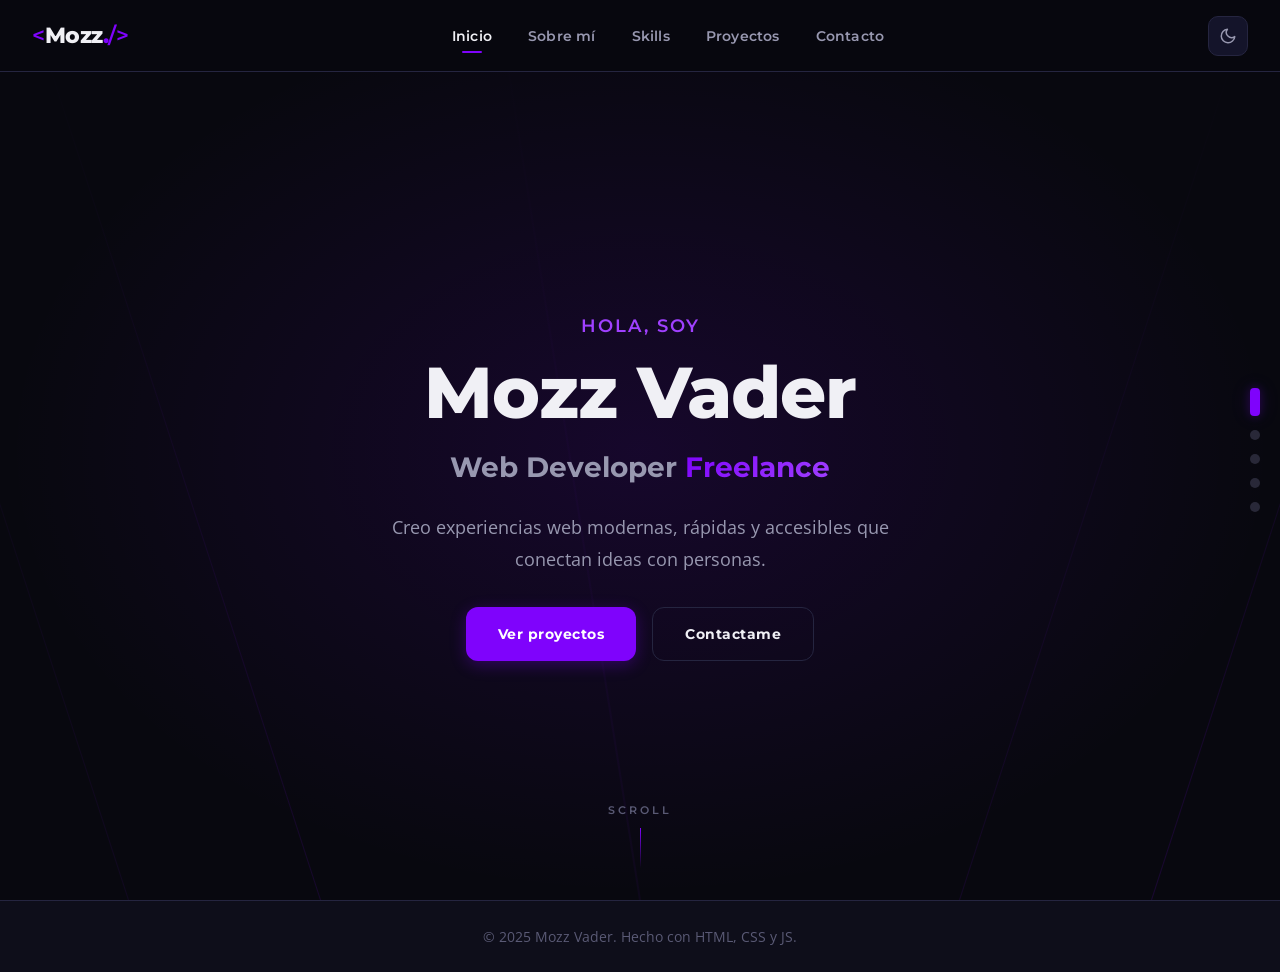
==== commit a465f672: "feat: peeled plaster effect + dark mode as default - Dark mode is now always the default (ignores sy" ====
--- a/index.html
+++ b/index.html
@@ -106,9 +106,10 @@
 
     <!-- ——— ABOUT ——— -->
     <section id="about" class="section about-section">
-      <!-- Decorative diagonal accent -->
-      <div class="section-diagonal-accent" aria-hidden="true"></div>
-
+      <!-- Low-poly triangle mesh background -->
+      <div class="section-mesh-bg" aria-hidden="true">
+        <svg class="mesh-svg" preserveAspectRatio="none"></svg>
+      </div>
       <div class="section-inner">
         <header class="section-header reveal">
           <span class="section-number">01</span>
@@ -170,8 +171,9 @@
 
     <!-- ——— SKILLS ——— -->
     <section id="skills" class="section skills-section">
-      <div class="section-diagonal-accent" aria-hidden="true"></div>
-
+      <div class="section-mesh-bg" aria-hidden="true">
+        <svg class="mesh-svg" preserveAspectRatio="none"></svg>
+      </div>
       <div class="section-inner">
         <header class="section-header reveal">
           <span class="section-number">02</span>
@@ -275,8 +277,9 @@
 
     <!-- ——— PROJECTS ——— -->
     <section id="projects" class="section projects-section">
-      <div class="section-diagonal-accent" aria-hidden="true"></div>
-
+      <div class="section-mesh-bg" aria-hidden="true">
+        <svg class="mesh-svg" preserveAspectRatio="none"></svg>
+      </div>
       <div class="section-inner">
         <header class="section-header reveal">
           <span class="section-number">03</span>
@@ -381,8 +384,9 @@
 
     <!-- ——— CONTACT ——— -->
     <section id="contact" class="section contact-section">
-      <div class="section-diagonal-accent" aria-hidden="true"></div>
-
+      <div class="section-mesh-bg" aria-hidden="true">
+        <svg class="mesh-svg" preserveAspectRatio="none"></svg>
+      </div>
       <div class="section-inner">
         <header class="section-header reveal">
           <span class="section-number">04</span>
@@ -462,6 +466,7 @@
     </div>
   </footer>
 
+  <script src="js/mesh.js"></script>
   <script src="js/main.js"></script>
 </body>
 </html>
--- a/css/styles.css
+++ b/css/styles.css
@@ -25,10 +25,8 @@
   --transition: 0.3s cubic-bezier(0.4, 0, 0.2, 1);
   --transition-slow: 0.6s cubic-bezier(0.4, 0, 0.2, 1);
 
-  /* Diagonal angle */
+  /* Diagonal angle (hero lines, dividers) */
   --diag-angle: 18deg;
-  --band-angle: -20deg;
-  --band-height: 120px;
 }
 
 /* ---------- Dark Theme (default) ---------- */
@@ -51,8 +49,6 @@
   --hero-glow: radial-gradient(ellipse at 50% 50%, rgba(127, 3, 252, 0.12) 0%, transparent 70%);
   --shadow-card: 0 4px 24px rgba(0, 0, 0, 0.3);
   --shadow-btn: 0 4px 16px rgba(127, 3, 252, 0.3);
-  --band-color: rgba(127, 3, 252, 0.07);
-  --band-edge: rgba(127, 3, 252, 0);
 }
 
 /* ---------- Light Theme ---------- */
@@ -70,13 +66,12 @@
   --card-border: rgba(224, 224, 238, 0.8);
   --input-bg: rgba(255, 255, 255, 0.6);
   --overlay: rgba(248, 248, 252, 0.95);
-  --diagonal-color: rgba(127, 3, 252, 0.04);
-  --diagonal-line: rgba(127, 3, 252, 0.03);
-  --hero-glow: radial-gradient(ellipse at 50% 50%, rgba(127, 3, 252, 0.08) 0%, transparent 70%);
+  --diagonal-color: rgba(127, 3, 252, 0.07);
+  --diagonal-line: rgba(127, 3, 252, 0.06);
+  --hero-glow: radial-gradient(ellipse at 50% 50%, rgba(127, 3, 252, 0.15) 0%, transparent 70%);
+  --primary-glow: rgba(127, 3, 252, 0.38);
   --shadow-card: 0 4px 24px rgba(0, 0, 0, 0.06);
   --shadow-btn: 0 4px 16px rgba(127, 3, 252, 0.2);
-  --band-color: rgba(127, 3, 252, 0.05);
-  --band-edge: rgba(127, 3, 252, 0);
 }
 
 /* ---------- Reset ---------- */
@@ -375,36 +370,39 @@
   justify-content: center;
   overflow: hidden;
   padding: calc(var(--nav-height) + 2rem) 2rem 2rem;
-  /* Transition between sections */
+  /* Default: invisible, no transition yet */
   opacity: 0;
-  transform: translateY(60px) scale(0.97);
-  filter: blur(3px);
+  transform: translateY(60px);
+  pointer-events: none;
+  /* No will-change here — applied only during transitions via JS */
+}
+
+/* Only the active section is visible and interactive */
+.section.active {
+  opacity: 1;
+  transform: translateY(0);
+  pointer-events: auto;
+  z-index: 2;
   transition:
     opacity 0.9s cubic-bezier(0.22, 1, 0.36, 1),
-    transform 0.9s cubic-bezier(0.22, 1, 0.36, 1),
-    filter 0.7s ease-out;
-  pointer-events: none;
-  will-change: opacity, transform, filter;
-}
-
-.section.active {
-  opacity: 1;
-  transform: translateY(0) scale(1);
-  filter: blur(0px);
-  pointer-events: auto;
+    transform 0.9s cubic-bezier(0.22, 1, 0.36, 1);
+}
+
+/* Leaving state — old section animates out */
+.section.leaving {
+  opacity: 0;
   z-index: 1;
+  transition:
+    opacity 0.7s cubic-bezier(0.22, 1, 0.36, 1),
+    transform 0.7s cubic-bezier(0.22, 1, 0.36, 1);
 }
 
 .section.leaving-up {
-  opacity: 0;
-  transform: translateY(-60px) scale(0.97);
-  filter: blur(3px);
+  transform: translateY(-40px);
 }
 
 .section.leaving-down {
-  opacity: 0;
-  transform: translateY(60px) scale(0.97);
-  filter: blur(3px);
+  transform: translateY(40px);
 }
 
 .section-inner {
@@ -463,49 +461,79 @@
   border-radius: 2px;
 }
 
-/* Diagonal Band — full-width horizontal stripe behind content */
-.section-diagonal-accent {
+/* ============================================
+   MESH BACKGROUND (Low-poly "peeled plaster" effect)
+   — Solid bg with middle-third window revealing triangles
+   ============================================ */
+.section-mesh-bg {
   position: absolute;
-  top: 50%;
-  left: 50%;
-  width: 160vw;
-  height: var(--band-height);
-  margin-top: calc(var(--band-height) / -2);
-  margin-left: -80vw;
-  background: linear-gradient(
-    to right,
-    var(--band-edge) 0%,
-    var(--band-color) 20%,
-    var(--band-color) 80%,
-    var(--band-edge) 100%
-  );
-  transform: rotate(var(--band-angle));
+  inset: 0;
   z-index: 0;
   pointer-events: none;
-  transition: background var(--transition);
-  /* Subtle depth shadow */
-  box-shadow:
-    0 0 60px 20px var(--band-color),
-    inset 0 0 40px 10px var(--band-color);
-  mask-image: linear-gradient(
-    to right,
+  overflow: hidden;
+  /* Mask: reveal only the middle third with soft feathered edges */
+  -webkit-mask-image: linear-gradient(to bottom,
     transparent 0%,
-    black 15%,
-    black 85%,
-    transparent 100%
-  );
-  -webkit-mask-image: linear-gradient(
-    to right,
+    transparent 27%,
+    black 34%,
+    black 66%,
+    transparent 73%,
+    transparent 100%);
+  mask-image: linear-gradient(to bottom,
     transparent 0%,
-    black 15%,
-    black 85%,
-    transparent 100%
-  );
+    transparent 27%,
+    black 34%,
+    black 66%,
+    transparent 73%,
+    transparent 100%);
+}
+
+.mesh-svg {
+  position: absolute;
+  inset: 0;
+  width: 100%;
+  height: 100%;
+}
+
+/* ── Depth shadows at window edges ──
+   Pseudo-elements on sections that have a mesh background.
+   They sit ABOVE the mesh (z-index 1) but BELOW the content (z-index 2),
+   creating the illusion of the "plaster" overlapping the edges of the window. */
+.section:has(.section-mesh-bg)::before,
+.section:has(.section-mesh-bg)::after {
+  content: '';
+  position: absolute;
+  left: 0;
+  right: 0;
+  z-index: 1;
+  pointer-events: none;
+}
+
+/* Top shadow — wall fades into the mesh window from above */
+.section:has(.section-mesh-bg)::before {
+  top: 34%;
+  height: 55px;
+  background: linear-gradient(to bottom,
+    var(--bg) 0%,
+    var(--bg) 70%,
+    rgba(127, 3, 252, 0.08) 90%,
+    transparent 100%);
+}
+
+/* Bottom shadow — mesh window fades into the wall below */
+.section:has(.section-mesh-bg)::after {
+  bottom: 34%;
+  height: 55px;
+  background: linear-gradient(to top,
+    var(--bg) 0%,
+    var(--bg) 70%,
+    rgba(127, 3, 252, 0.08) 90%,
+    transparent 100%);
 }
 
 .section-inner {
   position: relative;
-  z-index: 1;
+  z-index: 2;
 }
 
 /* ============================================
@@ -547,13 +575,13 @@
   background: rgba(20, 20, 42, 0.92);
   backdrop-filter: blur(8px);
   -webkit-backdrop-filter: blur(8px);
-  color: var(--text);
+  color: #ffffff;
   font-family: var(--font-heading);
   font-size: 0.72rem;
   font-weight: 600;
   padding: 5px 12px;
   border-radius: 8px;
-  border: 1px solid var(--border);
+  border: 1px solid rgba(127, 3, 252, 0.3);
   white-space: nowrap;
   pointer-events: none;
   opacity: 0;
@@ -1258,10 +1286,7 @@
   transition-delay: calc(var(--delay, 0) * 0.15s);
 }
 
-/* Section diagonal band transition */
-.section-diagonal-accent {
-  transition: opacity 0.8s ease, transform 1.2s cubic-bezier(0.25, 0.46, 0.45, 0.94);
-}
+
 
 /* ============================================
    RESPONSIVE
@@ -1287,22 +1312,9 @@
     gap: 2rem;
   }
 
-  .section-diagonal-accent {
-    --band-height: 100px;
-  }
-
-  .section-indicators {
-    right: 12px;
-    gap: 10px;
-  }
-
-  .section-dot {
-    width: 8px;
-    height: 8px;
-  }
-
-  .section-dot.active {
-    height: 22px;
+  .section:has(.section-mesh-bg)::before,
+  .section:has(.section-mesh-bg)::after {
+    height: 40px;
   }
 }
 
@@ -1350,8 +1362,9 @@
     min-width: 140px;
   }
 
-  .section-diagonal-accent {
-    --band-height: 80px;
+  .section:has(.section-mesh-bg)::before,
+  .section:has(.section-mesh-bg)::after {
+    height: 35px;
   }
 
   .section-indicators {
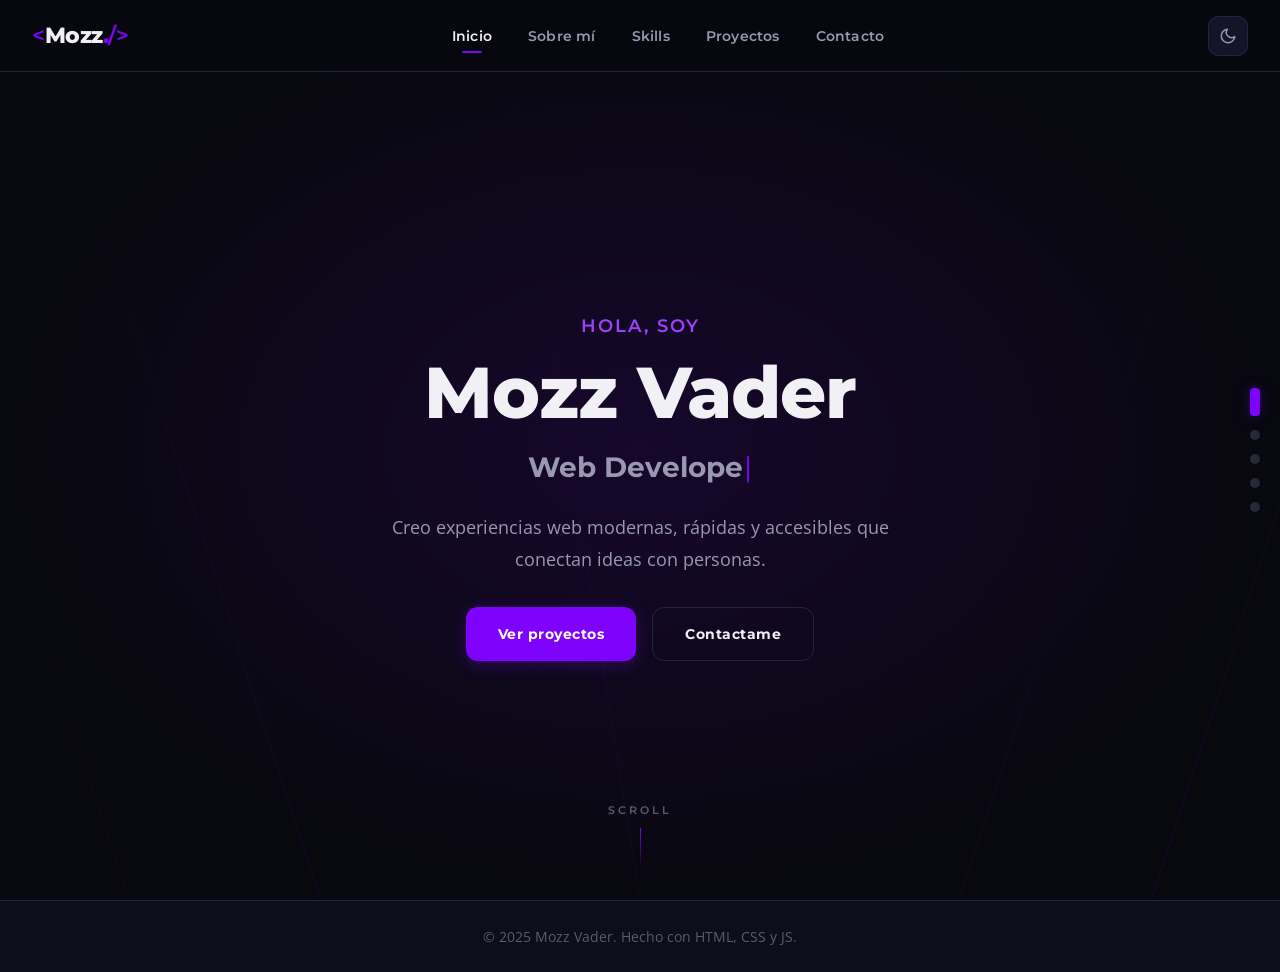
==== commit 3980e369: "feat: typewriter effect on hero role with blinking cursor - Types 'Web Developer ' in plain text the" ====
--- a/index.html
+++ b/index.html
@@ -86,8 +86,8 @@
       <div class="hero-content reveal">
         <p class="hero-greeting">Hola, soy</p>
         <h1 class="hero-name">Mozz Vader</h1>
-        <h2 class="hero-role">
-          Web Developer <span class="text-gradient">Freelance</span>
+        <h2 class="hero-role" id="heroRole">
+          <span class="typewriter-text"></span><span class="typewriter-cursor" aria-hidden="true">|</span>
         </h2>
         <p class="hero-description">
           Creo experiencias web modernas, rápidas y accesibles que conectan ideas con personas.
@@ -265,7 +265,7 @@
                 <line x1="14" y1="4" x2="10" y2="20"/>
               </svg>
             </div>
-            <h3 class="skill-name">Git & GitHub</h3>
+            <h3 class="skill-name">Git &amp; GitHub</h3>
             <p class="skill-desc">Control de versiones, ramas, Pull Requests y colaboración en repos.</p>
             <div class="skill-level">
               <div class="skill-bar" style="--level: 80%"></div>
@@ -275,7 +275,7 @@
       </div>
     </section>
 
-    <!-- ——— PROJECTS ——— -->
+    <!-- ——— PROJECTS (dynamic, loaded from Supabase) ——— -->
     <section id="projects" class="section projects-section">
       <div class="section-mesh-bg" aria-hidden="true">
         <svg class="mesh-svg" preserveAspectRatio="none"></svg>
@@ -290,95 +290,8 @@
           </div>
         </header>
 
-        <div class="projects-grid">
-          <!-- Project 1 -->
-          <article class="project-card reveal" style="--delay: 0">
-            <div class="project-image">
-              <div class="project-placeholder">
-                <svg viewBox="0 0 24 24" fill="none" stroke="currentColor" stroke-width="1" class="placeholder-icon">
-                  <rect x="3" y="3" width="18" height="18" rx="2" ry="2"/>
-                  <circle cx="8.5" cy="8.5" r="1.5"/>
-                  <polyline points="21 15 16 10 5 21"/>
-                </svg>
-              </div>
-              <div class="project-overlay">
-                <a href="#" class="project-link" aria-label="Ver demo" target="_blank" rel="noopener noreferrer">
-                  <svg viewBox="0 0 24 24" fill="none" stroke="currentColor" stroke-width="2"><path d="M18 13v6a2 2 0 0 1-2 2H5a2 2 0 0 1-2-2V8a2 2 0 0 1 2-2h6"/><polyline points="15 3 21 3 21 9"/><line x1="10" y1="14" x2="21" y2="3"/></svg>
-                </a>
-                <a href="#" class="project-link" aria-label="Ver código" target="_blank" rel="noopener noreferrer">
-                  <svg viewBox="0 0 24 24" fill="none" stroke="currentColor" stroke-width="2"><polyline points="16 18 22 12 16 6"/><polyline points="8 6 2 12 8 18"/></svg>
-                </a>
-              </div>
-            </div>
-            <div class="project-info">
-              <h3 class="project-title">Proyecto Uno</h3>
-              <p class="project-desc">Descripcion breve del proyecto. Placeholder para completar con detalles reales.</p>
-              <div class="project-tags">
-                <span class="tag">HTML</span>
-                <span class="tag">CSS</span>
-                <span class="tag">JS</span>
-              </div>
-            </div>
-          </article>
-
-          <!-- Project 2 -->
-          <article class="project-card reveal" style="--delay: 1">
-            <div class="project-image">
-              <div class="project-placeholder">
-                <svg viewBox="0 0 24 24" fill="none" stroke="currentColor" stroke-width="1" class="placeholder-icon">
-                  <rect x="3" y="3" width="18" height="18" rx="2" ry="2"/>
-                  <circle cx="8.5" cy="8.5" r="1.5"/>
-                  <polyline points="21 15 16 10 5 21"/>
-                </svg>
-              </div>
-              <div class="project-overlay">
-                <a href="#" class="project-link" aria-label="Ver demo" target="_blank" rel="noopener noreferrer">
-                  <svg viewBox="0 0 24 24" fill="none" stroke="currentColor" stroke-width="2"><path d="M18 13v6a2 2 0 0 1-2 2H5a2 2 0 0 1-2-2V8a2 2 0 0 1 2-2h6"/><polyline points="15 3 21 3 21 9"/><line x1="10" y1="14" x2="21" y2="3"/></svg>
-                </a>
-                <a href="#" class="project-link" aria-label="Ver código" target="_blank" rel="noopener noreferrer">
-                  <svg viewBox="0 0 24 24" fill="none" stroke="currentColor" stroke-width="2"><polyline points="16 18 22 12 16 6"/><polyline points="8 6 2 12 8 18"/></svg>
-                </a>
-              </div>
-            </div>
-            <div class="project-info">
-              <h3 class="project-title">Proyecto Dos</h3>
-              <p class="project-desc">Descripcion breve del proyecto. Placeholder para completar con detalles reales.</p>
-              <div class="project-tags">
-                <span class="tag">HTML</span>
-                <span class="tag">CSS</span>
-              </div>
-            </div>
-          </article>
-
-          <!-- Project 3 -->
-          <article class="project-card reveal" style="--delay: 2">
-            <div class="project-image">
-              <div class="project-placeholder">
-                <svg viewBox="0 0 24 24" fill="none" stroke="currentColor" stroke-width="1" class="placeholder-icon">
-                  <rect x="3" y="3" width="18" height="18" rx="2" ry="2"/>
-                  <circle cx="8.5" cy="8.5" r="1.5"/>
-                  <polyline points="21 15 16 10 5 21"/>
-                </svg>
-              </div>
-              <div class="project-overlay">
-                <a href="#" class="project-link" aria-label="Ver demo" target="_blank" rel="noopener noreferrer">
-                  <svg viewBox="0 0 24 24" fill="none" stroke="currentColor" stroke-width="2"><path d="M18 13v6a2 2 0 0 1-2 2H5a2 2 0 0 1-2-2V8a2 2 0 0 1 2-2h6"/><polyline points="15 3 21 3 21 9"/><line x1="10" y1="14" x2="21" y2="3"/></svg>
-                </a>
-                <a href="#" class="project-link" aria-label="Ver código" target="_blank" rel="noopener noreferrer">
-                  <svg viewBox="0 0 24 24" fill="none" stroke="currentColor" stroke-width="2"><polyline points="16 18 22 12 16 6"/><polyline points="8 6 2 12 8 18"/></svg>
-                </a>
-              </div>
-            </div>
-            <div class="project-info">
-              <h3 class="project-title">Proyecto Tres</h3>
-              <p class="project-desc">Descripcion breve del proyecto. Placeholder para completar con detalles reales.</p>
-              <div class="project-tags">
-                <span class="tag">JS</span>
-                <span class="tag">React</span>
-              </div>
-            </div>
-          </article>
-        </div>
+        <!-- Dynamic projects grid (loaded from Supabase) -->
+        <div id="projects-container" class="reveal"></div>
       </div>
     </section>
 
@@ -459,6 +372,20 @@
     <button class="section-dot" data-section="contact" data-tooltip="Contacto" aria-label="Ir a Contacto"></button>
   </div>
 
+  <!-- ===== IMAGE MODAL ===== -->
+  <div class="image-modal" id="imageModal" aria-hidden="true">
+    <div class="image-modal-overlay" id="imageModalOverlay"></div>
+    <button class="image-modal-close" id="imageModalClose" aria-label="Cerrar imagen">
+      <svg viewBox="0 0 24 24" fill="none" stroke="currentColor" stroke-width="2" stroke-linecap="round" stroke-linejoin="round">
+        <line x1="18" y1="6" x2="6" y2="18"/>
+        <line x1="6" y1="6" x2="18" y2="18"/>
+      </svg>
+    </button>
+    <div class="image-modal-content">
+      <img id="imageModalImg" src="" alt="Vista ampliada del proyecto">
+    </div>
+  </div>
+
   <!-- ===== FOOTER ===== -->
   <footer class="footer">
     <div class="footer-content">
@@ -466,6 +393,9 @@
     </div>
   </footer>
 
+  <!-- Scripts: Supabase CDN first, then config, then app scripts -->
+  <script src="https://cdn.jsdelivr.net/npm/@supabase/supabase-js@2"></script>
+  <script src="js/supabase-config.js"></script>
   <script src="js/mesh.js"></script>
   <script src="js/main.js"></script>
 </body>
--- a/css/styles.css
+++ b/css/styles.css
@@ -464,6 +464,7 @@
 /* ============================================
    MESH BACKGROUND (Low-poly "peeled plaster" effect)
    — Solid bg with middle-third window revealing triangles
+   — Sharp edge + depth shadow from plaster onto mesh
    ============================================ */
 .section-mesh-bg {
   position: absolute;
@@ -471,20 +472,20 @@
   z-index: 0;
   pointer-events: none;
   overflow: hidden;
-  /* Mask: reveal only the middle third with soft feathered edges */
+  /* Mask: SHARP edge — mesh appears/disappears in ~1% of viewport */
   -webkit-mask-image: linear-gradient(to bottom,
     transparent 0%,
-    transparent 27%,
-    black 34%,
-    black 66%,
-    transparent 73%,
+    transparent 33%,
+    black 34.5%,
+    black 65.5%,
+    transparent 67%,
     transparent 100%);
   mask-image: linear-gradient(to bottom,
     transparent 0%,
-    transparent 27%,
-    black 34%,
-    black 66%,
-    transparent 73%,
+    transparent 33%,
+    black 34.5%,
+    black 65.5%,
+    transparent 67%,
     transparent 100%);
 }
 
@@ -495,10 +496,11 @@
   height: 100%;
 }
 
-/* ── Depth shadows at window edges ──
+/* ── Depth shadows: plaster edge casting shadow onto recessed mesh ──
    Pseudo-elements on sections that have a mesh background.
-   They sit ABOVE the mesh (z-index 1) but BELOW the content (z-index 2),
-   creating the illusion of the "plaster" overlapping the edges of the window. */
+   They sit ABOVE the mesh (z-index 1) but BELOW the content (z-index 2).
+   The shadow simulates the elevated plaster wall casting light-blocking
+   shadow onto the mesh surface behind it. Never reaches full opacity. */
 .section:has(.section-mesh-bg)::before,
 .section:has(.section-mesh-bg)::after {
   content: '';
@@ -509,25 +511,44 @@
   pointer-events: none;
 }
 
-/* Top shadow — wall fades into the mesh window from above */
+/* Top shadow — plaster ABOVE casts shadow DOWN onto mesh */
 .section:has(.section-mesh-bg)::before {
-  top: 34%;
-  height: 55px;
+  top: 33%;
+  height: 120px;
   background: linear-gradient(to bottom,
-    var(--bg) 0%,
-    var(--bg) 70%,
-    rgba(127, 3, 252, 0.08) 90%,
+    rgba(0, 0, 0, 0.5) 0%,
+    rgba(0, 0, 0, 0.28) 20%,
+    rgba(0, 0, 0, 0.12) 45%,
+    rgba(0, 0, 0, 0.03) 75%,
     transparent 100%);
 }
 
-/* Bottom shadow — mesh window fades into the wall below */
+/* Bottom shadow — plaster BELOW casts shadow UP onto mesh */
 .section:has(.section-mesh-bg)::after {
-  bottom: 34%;
-  height: 55px;
+  bottom: 33%;
+  height: 120px;
   background: linear-gradient(to top,
-    var(--bg) 0%,
-    var(--bg) 70%,
-    rgba(127, 3, 252, 0.08) 90%,
+    rgba(0, 0, 0, 0.5) 0%,
+    rgba(0, 0, 0, 0.28) 20%,
+    rgba(0, 0, 0, 0.12) 45%,
+    rgba(0, 0, 0, 0.03) 75%,
+    transparent 100%);
+}
+
+/* Light mode: lighter shadow since the "wall" is white-ish */
+[data-theme="light"] .section:has(.section-mesh-bg)::before {
+  background: linear-gradient(to bottom,
+    rgba(0, 0, 0, 0.22) 0%,
+    rgba(0, 0, 0, 0.1) 25%,
+    rgba(0, 0, 0, 0.04) 55%,
+    transparent 100%);
+}
+
+[data-theme="light"] .section:has(.section-mesh-bg)::after {
+  background: linear-gradient(to top,
+    rgba(0, 0, 0, 0.22) 0%,
+    rgba(0, 0, 0, 0.1) 25%,
+    rgba(0, 0, 0, 0.04) 55%,
     transparent 100%);
 }
 
@@ -717,6 +738,31 @@
   background-clip: text;
 }
 
+/* ── Typewriter ── */
+.typewriter-text {
+  display: inline;
+}
+
+.typewriter-text .text-gradient {
+  background: linear-gradient(135deg, var(--primary), var(--primary-light));
+  -webkit-background-clip: text;
+  -webkit-text-fill-color: transparent;
+  background-clip: text;
+}
+
+.typewriter-cursor {
+  display: inline-block;
+  font-weight: 400;
+  color: var(--primary);
+  animation: cursorBlink 1s steps(1) infinite;
+  margin-left: 1px;
+}
+
+@keyframes cursorBlink {
+  0%, 50% { opacity: 1; }
+  51%, 100% { opacity: 0; }
+}
+
 .hero-description {
   font-size: 1.1rem;
   color: var(--text-secondary);
@@ -1120,6 +1166,253 @@
   text-transform: uppercase;
 }
 
+/* Project loading skeleton */
+.projects-grid.loading {
+  min-height: 200px;
+}
+
+.project-skeleton {
+  background: var(--card-bg);
+  border: 1px solid var(--card-border);
+  border-radius: 16px;
+  overflow: hidden;
+}
+
+.project-skeleton .skeleton-image {
+  aspect-ratio: 16 / 10;
+  background: linear-gradient(110deg, var(--border) 8%, var(--surface) 18%, var(--border) 33%);
+  background-size: 200% 100%;
+  animation: shimmer 1.5s linear infinite;
+}
+
+.project-skeleton .skeleton-text {
+  padding: 1.25rem 1.5rem;
+  display: flex;
+  flex-direction: column;
+  gap: 0.6rem;
+}
+
+.project-skeleton .skeleton-line {
+  height: 14px;
+  border-radius: 4px;
+  background: linear-gradient(110deg, var(--border) 8%, var(--surface) 18%, var(--border) 33%);
+  background-size: 200% 100%;
+  animation: shimmer 1.5s linear infinite;
+}
+
+.project-skeleton .skeleton-line:nth-child(1) { width: 60%; }
+.project-skeleton .skeleton-line:nth-child(2) { width: 100%; }
+.project-skeleton .skeleton-line:nth-child(3) { width: 40%; }
+
+@keyframes shimmer {
+  to { background-position: -200% 0; }
+}
+
+/* Project empty state */
+.projects-empty {
+  text-align: center;
+  padding: 3rem 2rem;
+  color: var(--text-muted);
+}
+
+.projects-empty svg {
+  width: 48px;
+  height: 48px;
+  opacity: 0.3;
+  margin-bottom: 1rem;
+}
+
+.projects-empty p {
+  font-family: var(--font-heading);
+  font-weight: 600;
+  font-size: 1rem;
+}
+
+/* ── Projects Horizontal Scroll (when > 3 projects) ── */
+.projects-viewport {
+  position: relative;
+}
+
+.projects-viewport.has-scroll {
+  display: flex;
+  align-items: center;
+  gap: 0.5rem;
+}
+
+.projects-scroll {
+  flex: 1;
+  overflow-x: auto;
+  scroll-behavior: smooth;
+  scroll-snap-type: x mandatory;
+  scrollbar-width: none;
+  -ms-overflow-style: none;
+}
+
+.projects-scroll::-webkit-scrollbar {
+  display: none;
+}
+
+.projects-viewport.has-scroll .projects-grid {
+  display: flex;
+  gap: 1.5rem;
+  width: max-content;
+}
+
+.projects-viewport.has-scroll .project-card {
+  flex-shrink: 0;
+  scroll-snap-align: start;
+}
+
+.projects-chevron {
+  flex-shrink: 0;
+  width: 40px;
+  height: 40px;
+  display: flex;
+  align-items: center;
+  justify-content: center;
+  border-radius: 50%;
+  border: 1px solid var(--border);
+  background: var(--card-bg);
+  backdrop-filter: blur(8px);
+  -webkit-backdrop-filter: blur(8px);
+  color: var(--text-secondary);
+  cursor: pointer;
+  transition: all var(--transition);
+  z-index: 5;
+}
+
+.projects-chevron:hover {
+  border-color: var(--primary);
+  color: var(--primary);
+  background: var(--surface);
+}
+
+.projects-chevron:active {
+  transform: scale(0.92);
+}
+
+.projects-chevron svg {
+  width: 20px;
+  height: 20px;
+}
+
+.projects-chevron.hidden {
+  opacity: 0;
+  pointer-events: none;
+}
+
+/* Project image (when loaded from Supabase) */
+.project-image img {
+  width: 100%;
+  height: 100%;
+  object-fit: cover;
+  display: block;
+}
+
+/* Expand button (image modal trigger) */
+.project-expand {
+  cursor: pointer;
+  background: rgba(255, 255, 255, 0.2);
+  color: #fff;
+  border: none;
+  display: flex;
+  align-items: center;
+  justify-content: center;
+  width: 48px;
+  height: 48px;
+  border-radius: 50%;
+  transition: all var(--transition);
+}
+
+.project-expand:hover {
+  background: rgba(255, 255, 255, 0.35);
+  transform: scale(1.1);
+}
+
+.project-expand svg {
+  width: 20px;
+  height: 20px;
+}
+
+/* ============================================
+   IMAGE MODAL
+   ============================================ */
+.image-modal {
+  position: fixed;
+  inset: 0;
+  z-index: 2000;
+  display: flex;
+  align-items: center;
+  justify-content: center;
+  opacity: 0;
+  visibility: hidden;
+  transition: opacity 0.3s ease, visibility 0.3s ease;
+}
+
+.image-modal.active {
+  opacity: 1;
+  visibility: visible;
+}
+
+.image-modal-overlay {
+  position: absolute;
+  inset: 0;
+  background: rgba(0, 0, 0, 0.85);
+  backdrop-filter: blur(12px);
+  -webkit-backdrop-filter: blur(12px);
+}
+
+.image-modal-close {
+  position: absolute;
+  top: 1.5rem;
+  right: 1.5rem;
+  width: 44px;
+  height: 44px;
+  display: flex;
+  align-items: center;
+  justify-content: center;
+  background: rgba(255, 255, 255, 0.1);
+  border: 1px solid rgba(255, 255, 255, 0.2);
+  border-radius: 50%;
+  color: #fff;
+  cursor: pointer;
+  z-index: 2;
+  transition: all var(--transition);
+}
+
+.image-modal-close:hover {
+  background: rgba(255, 255, 255, 0.2);
+  transform: rotate(90deg);
+}
+
+.image-modal-close svg {
+  width: 20px;
+  height: 20px;
+}
+
+.image-modal-content {
+  position: relative;
+  z-index: 1;
+  max-width: 90vw;
+  max-height: 90vh;
+  display: flex;
+  align-items: center;
+  justify-content: center;
+}
+
+.image-modal-content img {
+  max-width: 90vw;
+  max-height: 85vh;
+  border-radius: 12px;
+  box-shadow: 0 25px 80px rgba(0, 0, 0, 0.5);
+  transform: scale(0.9);
+  transition: transform 0.4s cubic-bezier(0.22, 1, 0.36, 1);
+}
+
+.image-modal.active .image-modal-content img {
+  transform: scale(1);
+}
+
 /* ============================================
    CONTACT
    ============================================ */
@@ -1302,6 +1595,12 @@
     grid-template-columns: repeat(2, 1fr);
   }
 
+  .projects-viewport.has-scroll .projects-grid {
+    display: flex;
+    gap: 1.5rem;
+    width: max-content;
+  }
+
   .about-grid {
     grid-template-columns: 1fr;
     gap: 2rem;
@@ -1314,7 +1613,7 @@
 
   .section:has(.section-mesh-bg)::before,
   .section:has(.section-mesh-bg)::after {
-    height: 40px;
+    height: 90px;
   }
 }
 
@@ -1352,6 +1651,29 @@
     margin: 0 auto;
   }
 
+  .projects-viewport.has-scroll .projects-grid {
+    display: flex;
+    gap: 1.5rem;
+    width: max-content;
+    max-width: none;
+    margin: 0;
+  }
+
+  .projects-viewport.has-scroll .project-card {
+    min-width: 280px !important;
+    width: 280px !important;
+  }
+
+  .projects-chevron {
+    width: 34px;
+    height: 34px;
+  }
+
+  .projects-chevron svg {
+    width: 16px;
+    height: 16px;
+  }
+
   .about-details {
     flex-direction: row;
     flex-wrap: wrap;
@@ -1364,7 +1686,7 @@
 
   .section:has(.section-mesh-bg)::before,
   .section:has(.section-mesh-bg)::after {
-    height: 35px;
+    height: 70px;
   }
 
   .section-indicators {
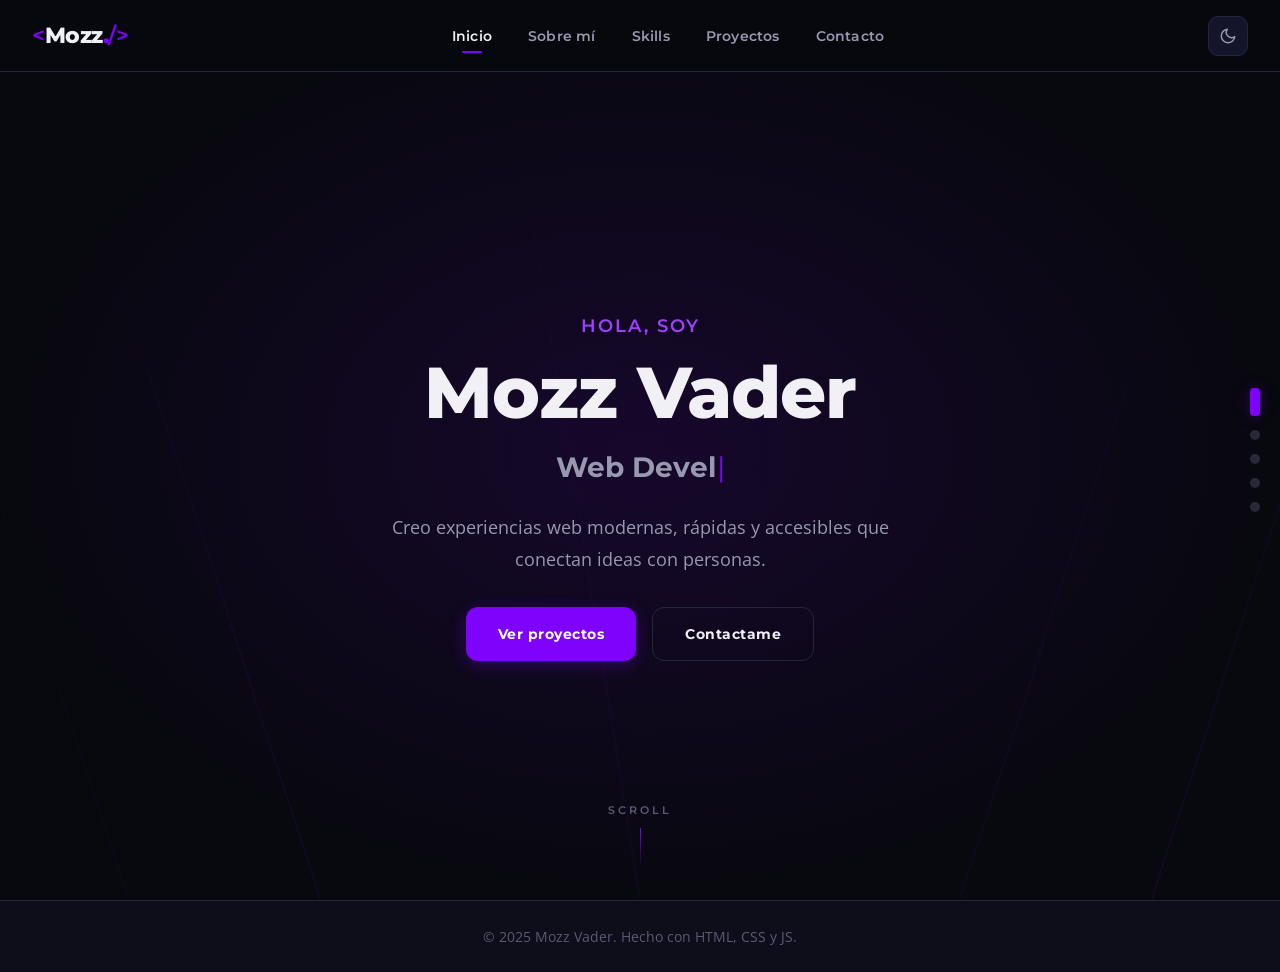
==== commit 1fd6f105: "feat: SEO meta tags + favicon + OG image - Complete SEO meta tags: robots, canonical, author, locale" ====
--- a/index.html
+++ b/index.html
@@ -3,15 +3,36 @@
 <head>
   <meta charset="UTF-8">
   <meta name="viewport" content="width=device-width, initial-scale=1.0">
-  <meta name="description" content="Mozz Vader — Web Developer Freelance. Creo experiencias web modernas, rápidas y accesibles.">
+  <meta name="description" content="Mozz Vader — Web Developer Freelance. Creo experiencias web modernas, rápidas y accesibles que conectan ideas con personas.">
+  <meta name="author" content="Mozz Vader">
+  <meta name="robots" content="index, follow">
   <meta name="theme-color" content="#0a0a0f">
+  <link rel="canonical" href="https://mozzvader.github.io/MozzPortfolio/">
 
   <!-- Open Graph -->
+  <meta property="og:type" content="website">
+  <meta property="og:url" content="https://mozzvader.github.io/MozzPortfolio/">
   <meta property="og:title" content="Mozz Vader | Web Developer Freelance">
-  <meta property="og:description" content="Creo experiencias web modernas, rápidas y accesibles.">
-  <meta property="og:type" content="website">
+  <meta property="og:description" content="Creo experiencias web modernas, rápidas y accesibles que conectan ideas con personas.">
+  <meta property="og:image" content="https://mozzvader.github.io/MozzPortfolio/og-image.png">
+  <meta property="og:image:width" content="1200">
+  <meta property="og:image:height" content="630">
+  <meta property="og:locale" content="es_AR">
+  <meta property="og:site_name" content="Mozz Vader Portfolio">
+
+  <!-- Twitter Card -->
+  <meta name="twitter:card" content="summary_large_image">
+  <meta name="twitter:title" content="Mozz Vader | Web Developer Freelance">
+  <meta name="twitter:description" content="Creo experiencias web modernas, rápidas y accesibles que conectan ideas con personas.">
+  <meta name="twitter:image" content="https://mozzvader.github.io/MozzPortfolio/og-image.png">
 
   <title>Mozz Vader | Web Developer</title>
+
+  <!-- Favicon -->
+  <link rel="icon" type="image/svg+xml" href="favicon.svg">
+  <link rel="icon" type="image/png" sizes="32x32" href="favicon-32x32.png">
+  <link rel="icon" type="image/png" sizes="16x16" href="favicon-16x16.png">
+  <link rel="apple-touch-icon" sizes="180x180" href="apple-touch-icon.png">
 
   <!-- Google Fonts -->
   <link rel="preconnect" href="https://fonts.googleapis.com">
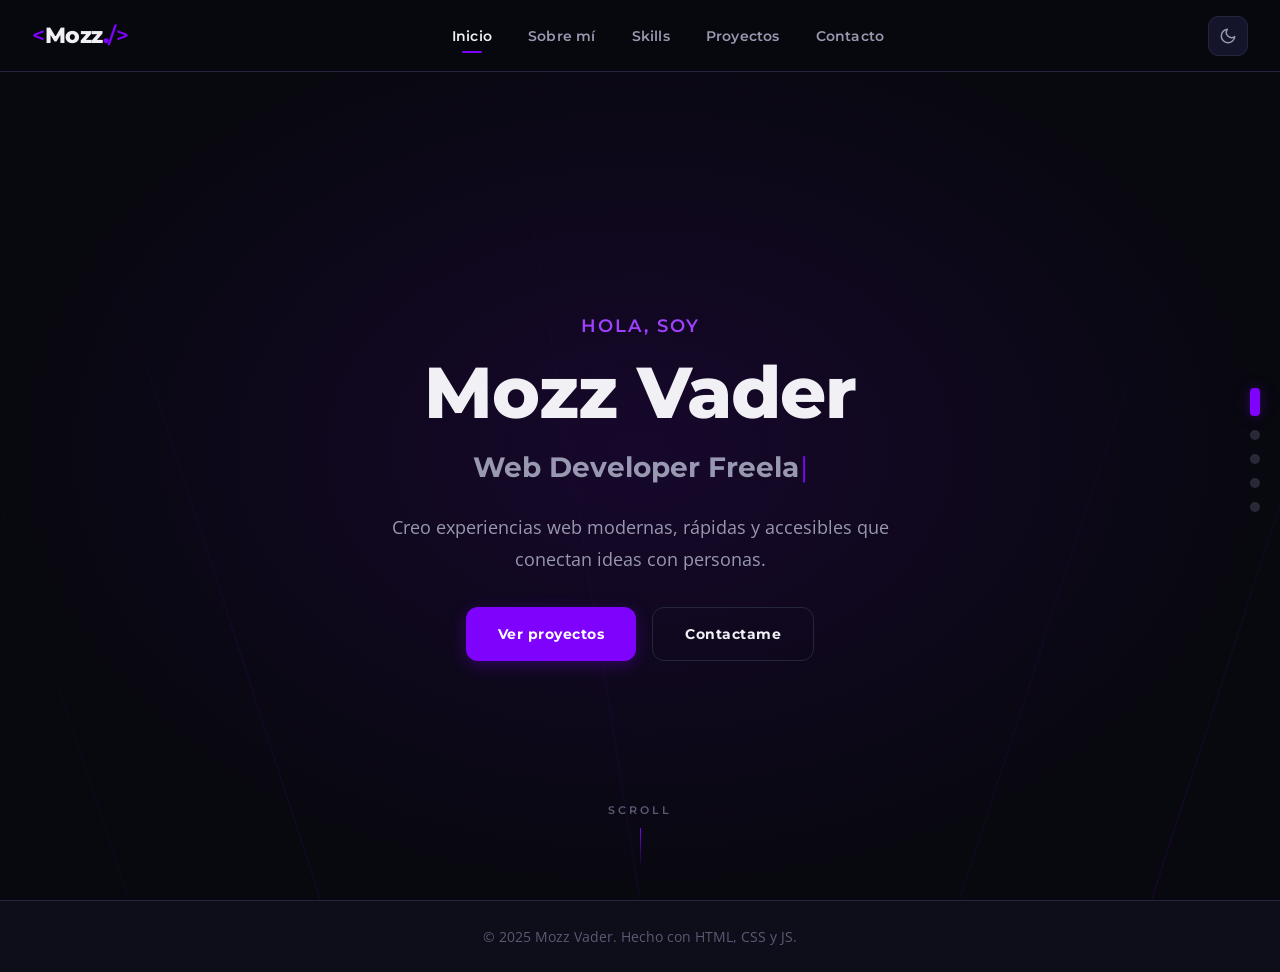
==== commit 1c8a8f30: "refactor: simplified favicon to <M> + moved assets to /assets folder - Favicon redesigned: <M./> -> " ====
--- a/index.html
+++ b/index.html
@@ -14,7 +14,7 @@
   <meta property="og:url" content="https://mozzvader.github.io/MozzPortfolio/">
   <meta property="og:title" content="Mozz Vader | Web Developer Freelance">
   <meta property="og:description" content="Creo experiencias web modernas, rápidas y accesibles que conectan ideas con personas.">
-  <meta property="og:image" content="https://mozzvader.github.io/MozzPortfolio/og-image.png">
+  <meta property="og:image" content="https://mozzvader.github.io/MozzPortfolio/assets/og-image.png">
   <meta property="og:image:width" content="1200">
   <meta property="og:image:height" content="630">
   <meta property="og:locale" content="es_AR">
@@ -24,15 +24,15 @@
   <meta name="twitter:card" content="summary_large_image">
   <meta name="twitter:title" content="Mozz Vader | Web Developer Freelance">
   <meta name="twitter:description" content="Creo experiencias web modernas, rápidas y accesibles que conectan ideas con personas.">
-  <meta name="twitter:image" content="https://mozzvader.github.io/MozzPortfolio/og-image.png">
+  <meta name="twitter:image" content="https://mozzvader.github.io/MozzPortfolio/assets/og-image.png">
 
   <title>Mozz Vader | Web Developer</title>
 
   <!-- Favicon -->
-  <link rel="icon" type="image/svg+xml" href="favicon.svg">
-  <link rel="icon" type="image/png" sizes="32x32" href="favicon-32x32.png">
-  <link rel="icon" type="image/png" sizes="16x16" href="favicon-16x16.png">
-  <link rel="apple-touch-icon" sizes="180x180" href="apple-touch-icon.png">
+  <link rel="icon" type="image/svg+xml" href="assets/favicon.svg">
+  <link rel="icon" type="image/png" sizes="32x32" href="assets/favicon-32x32.png">
+  <link rel="icon" type="image/png" sizes="16x16" href="assets/favicon-16x16.png">
+  <link rel="apple-touch-icon" sizes="180x180" href="assets/apple-touch-icon.png">
 
   <!-- Google Fonts -->
   <link rel="preconnect" href="https://fonts.googleapis.com">
